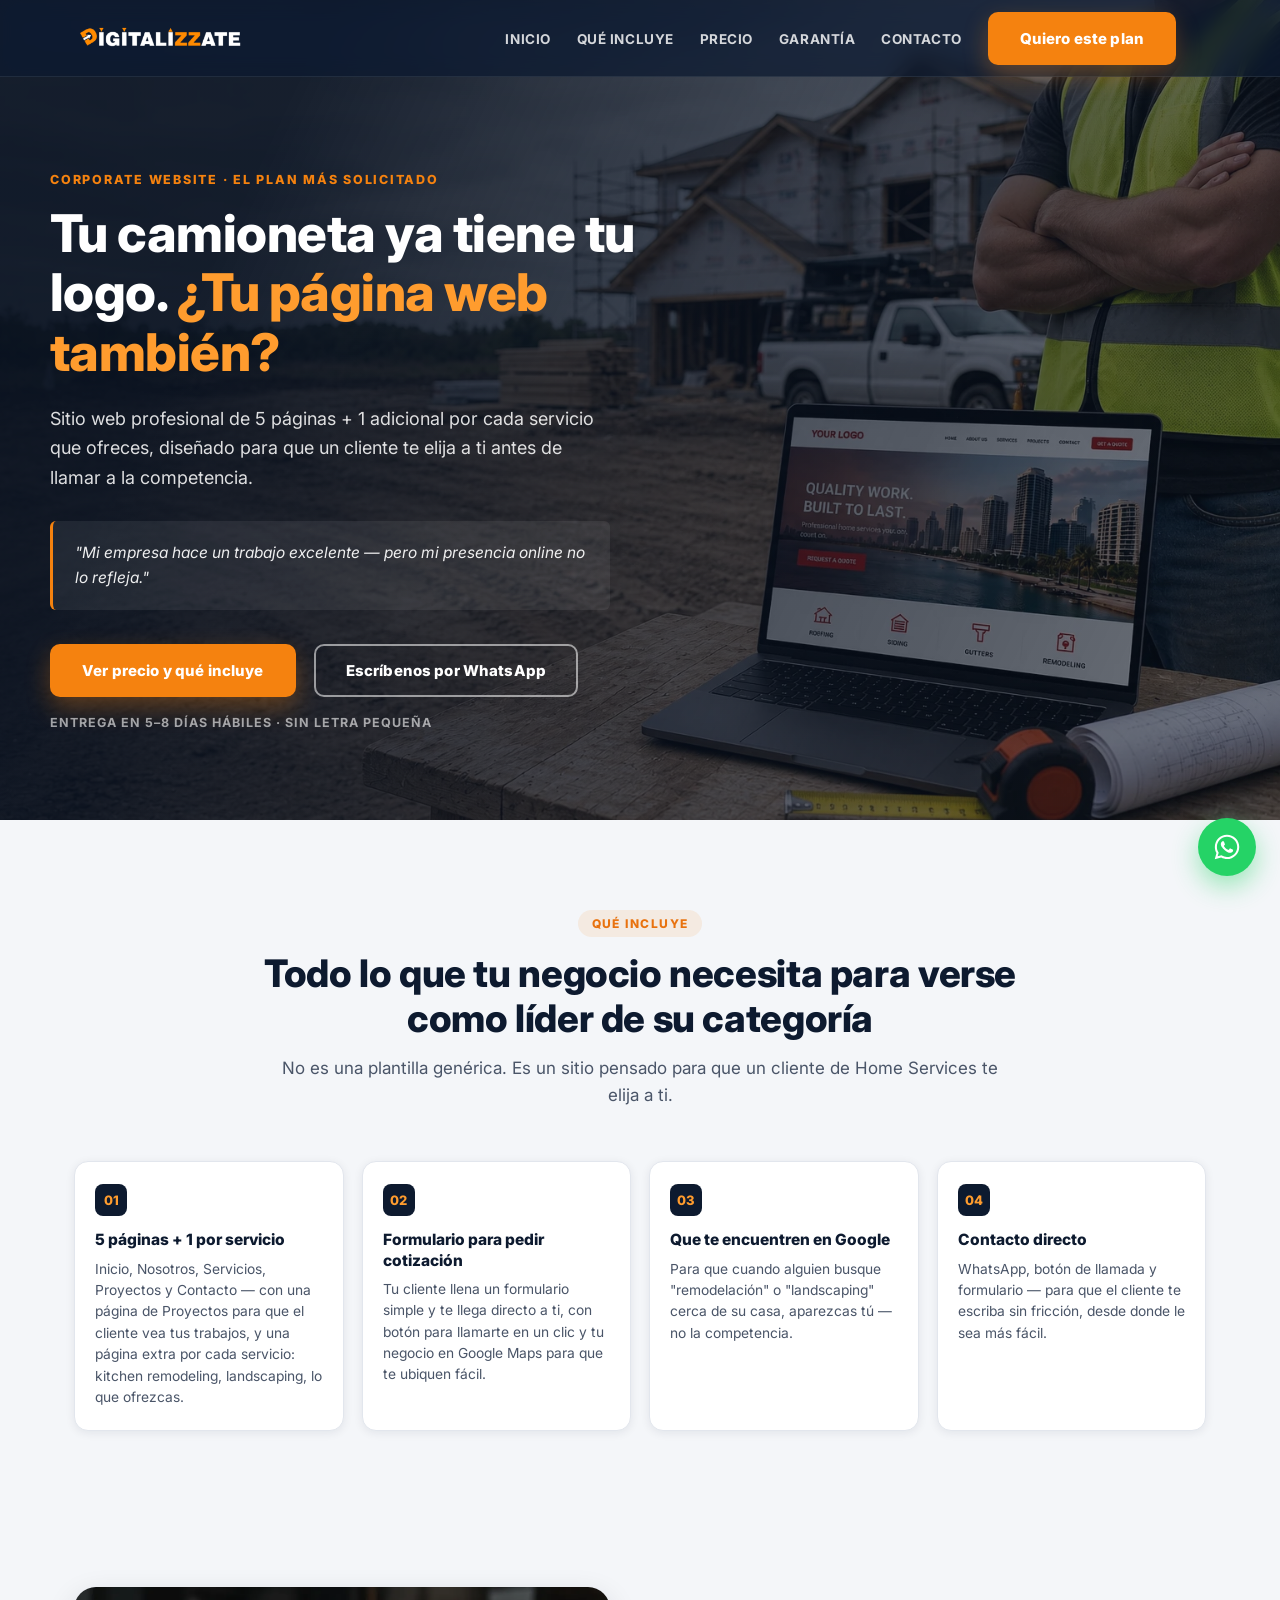
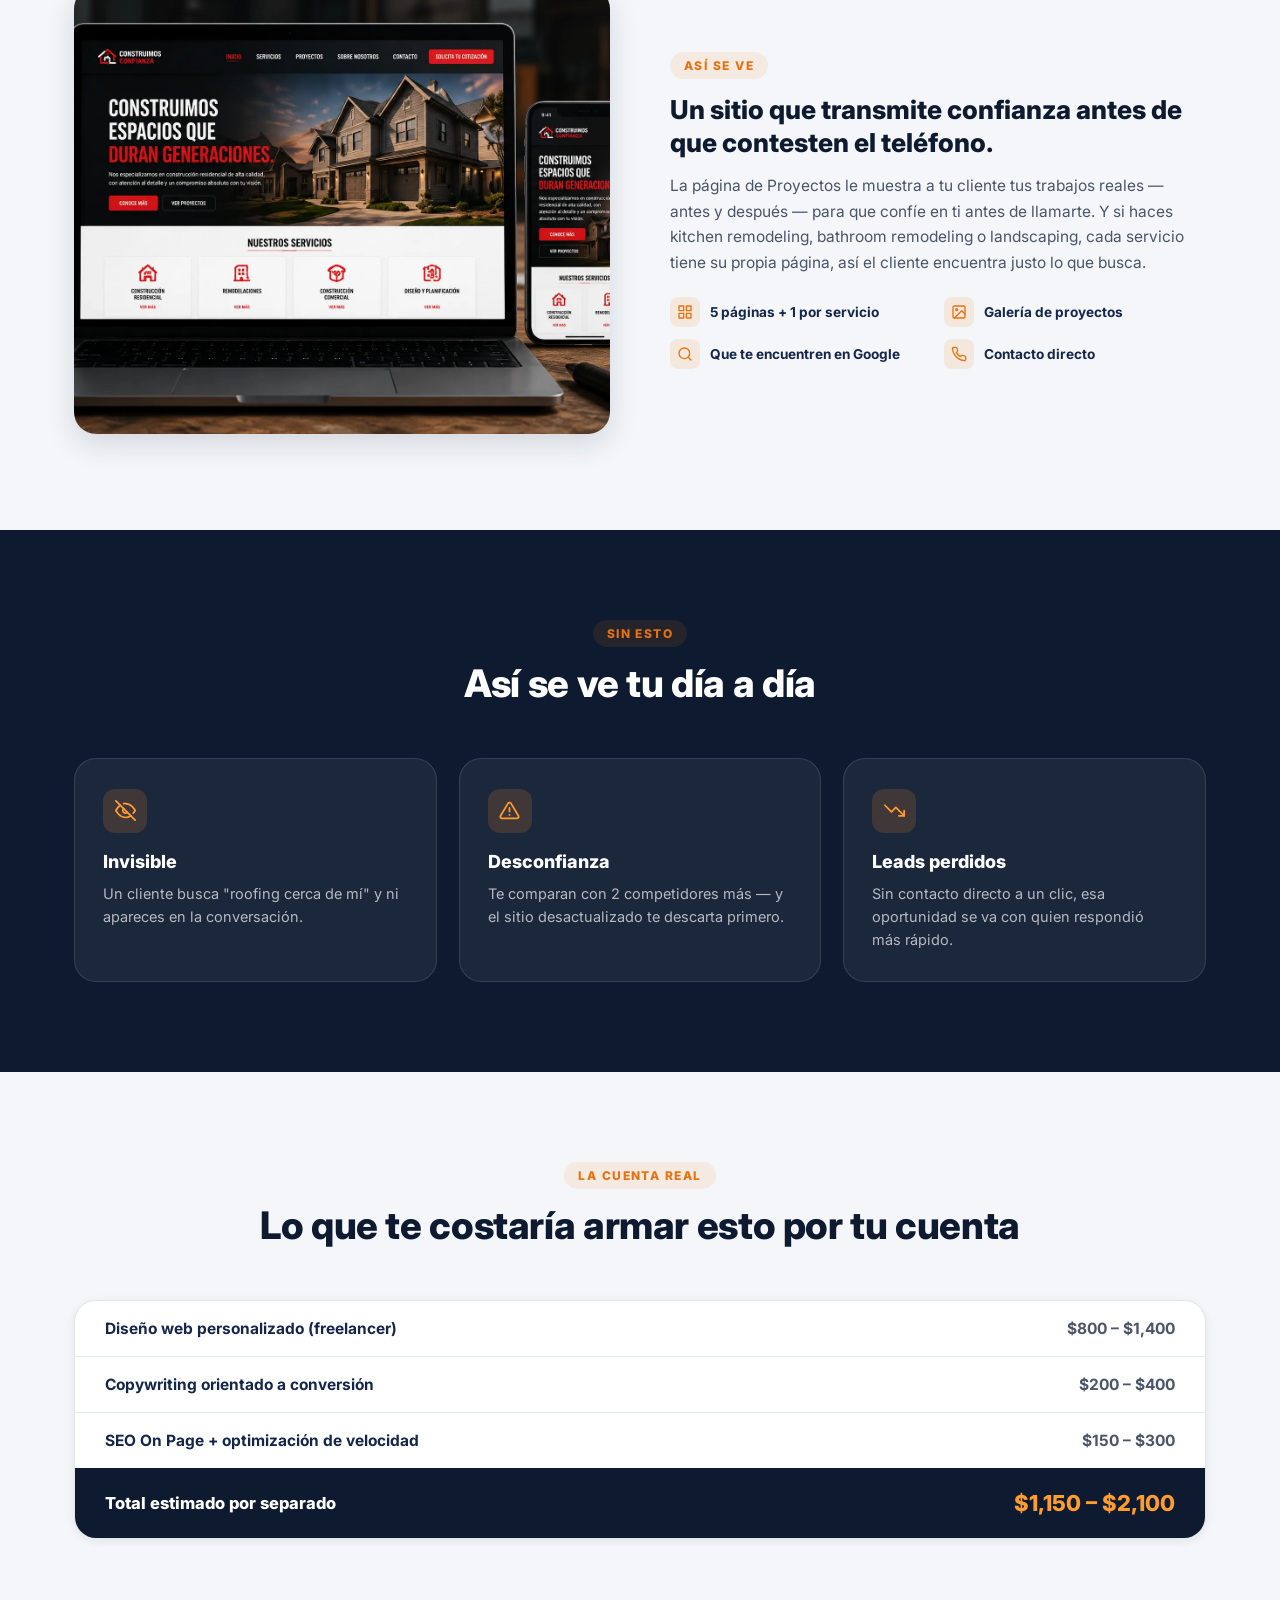
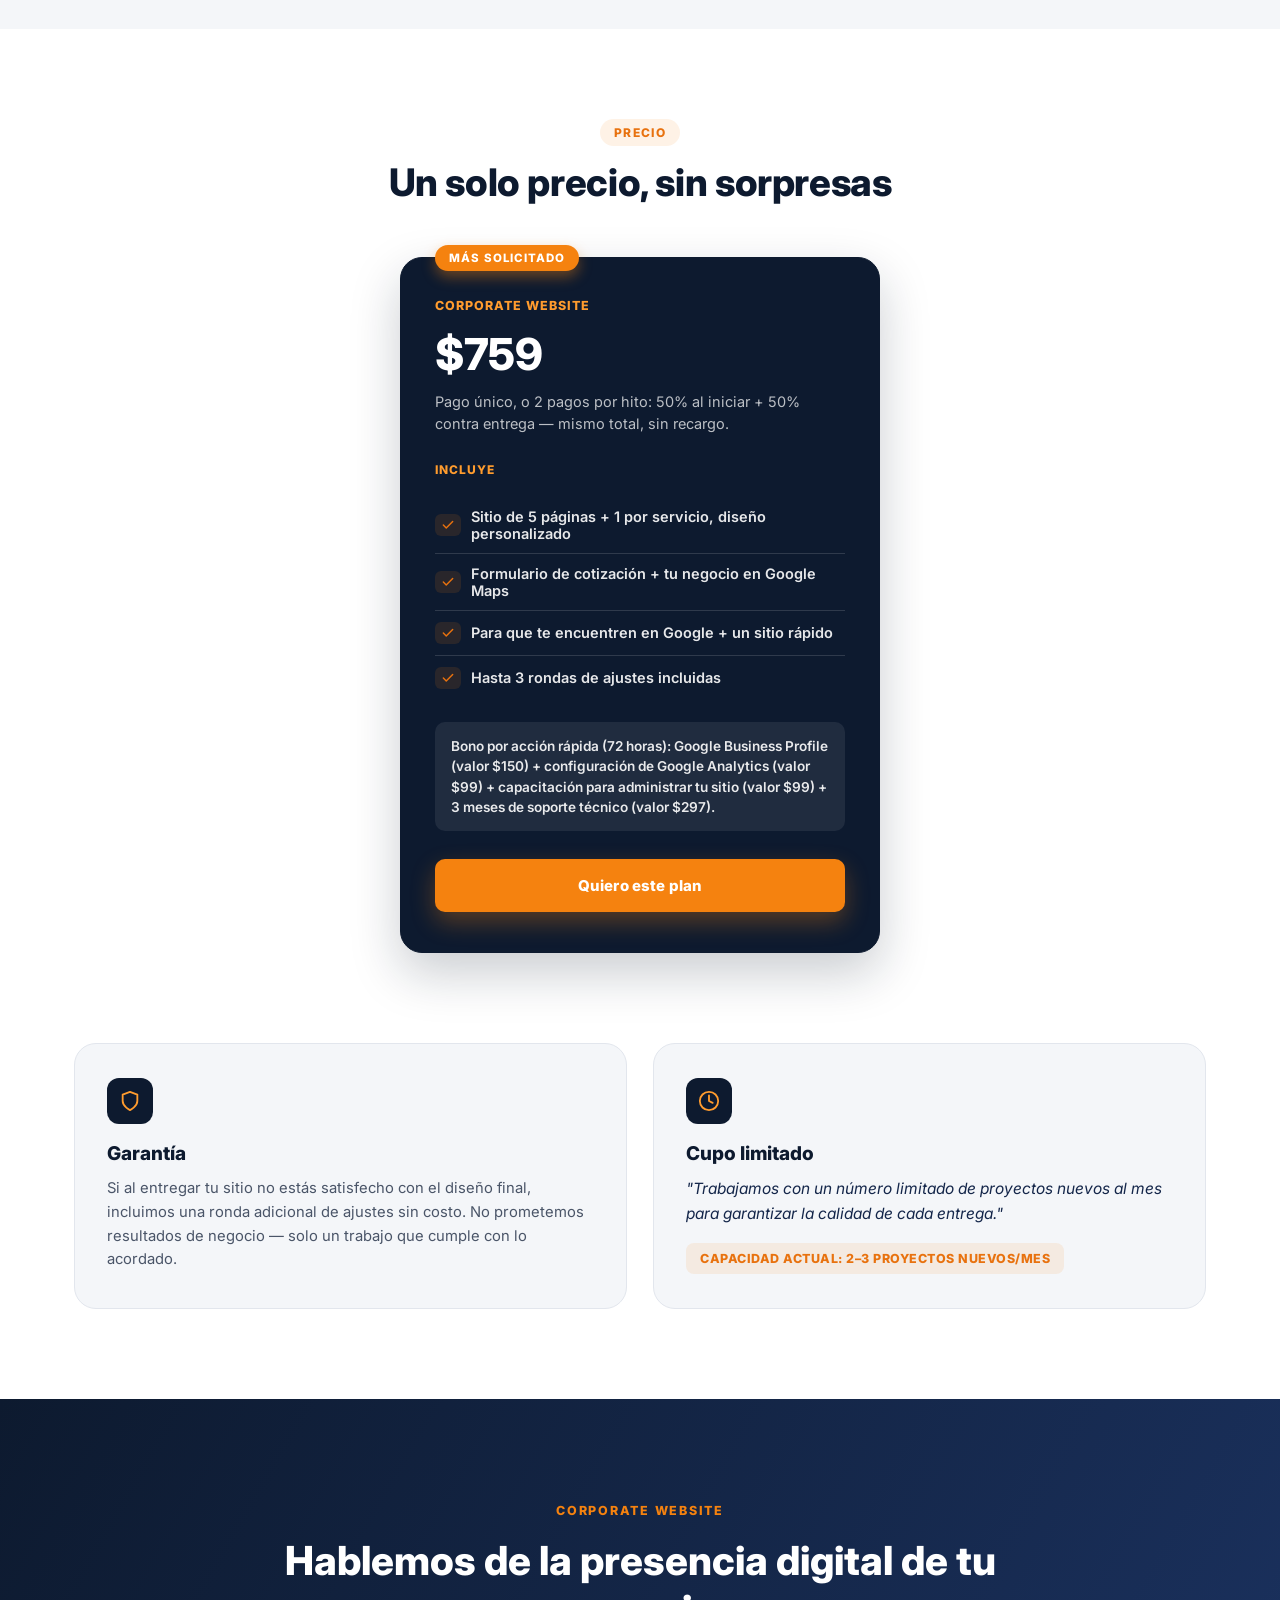
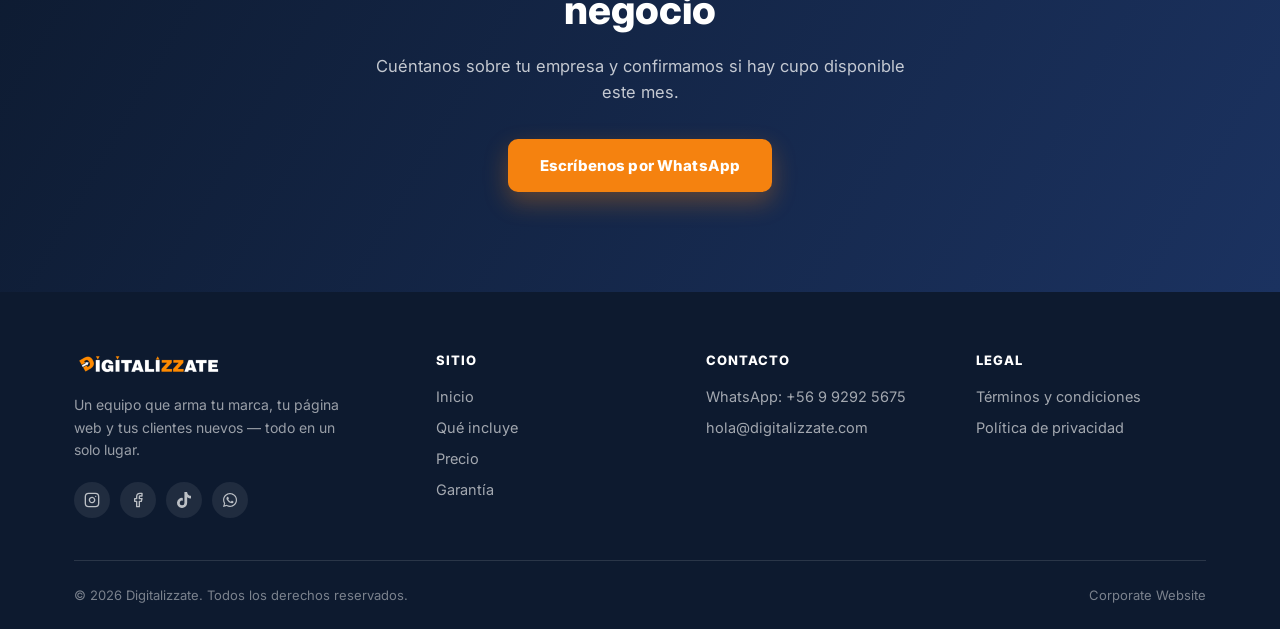
==== corporate-website.html @ 47d9e7ec "Add Google Analytics setup to the 72h bonus on both offer pages Adds "configuración de Google Analyt" ====
<!DOCTYPE html>
<html lang="es">
<head>
<meta charset="UTF-8">
<meta name="viewport" content="width=device-width, initial-scale=1.0">
<title>Corporate Website | Digitalizzate</title>
<meta name="description" content="Sitio web profesional de 5 páginas + 1 por servicio, por $759, diseñado para que un cliente de Home Services te elija a ti antes que a la competencia.">
<link rel="icon" type="image/png" href="assets/img/favicon.png">
<link rel="preconnect" href="https://fonts.googleapis.com">
<link rel="preconnect" href="https://fonts.gstatic.com" crossorigin>
<link href="https://fonts.googleapis.com/css2?family=Inter:wght@400;500;600;700;800&display=swap" rel="stylesheet">
<link rel="stylesheet" href="assets/css/styles.css">
</head>
<body>

<!-- ================= HEADER ================= -->
<header class="header">
  <div class="container header-inner">
    <a href="#inicio" class="logo">
      <img src="assets/img/logo-white.png" alt="Digitalizzate">
    </a>
    <nav class="nav">
      <div class="nav-panel">
        <ul class="nav-links">
          <li><a href="#inicio">Inicio</a></li>
          <li><a href="#incluye">Qué incluye</a></li>
          <li><a href="#precio">Precio</a></li>
          <li><a href="#garantia">Garantía</a></li>
          <li><a href="#contacto">Contacto</a></li>
        </ul>
        <a href="https://api.whatsapp.com/send/?phone=56992925675&text=Hola%2C%20quiero%20informaci%C3%B3n%20sobre%20el%20Corporate%20Website&type=phone_number&app_absent=0" class="btn btn-primary nav-cta" target="_blank" rel="noopener">Quiero este plan</a>
      </div>
      <div class="header-actions">
        <button class="nav-toggle" aria-label="Abrir menú" aria-expanded="false">
          <span></span><span></span><span></span>
        </button>
      </div>
    </nav>
  </div>
</header>

<!-- ================= HERO ================= -->
<section class="hero hero-corporate" id="inicio">
  <div class="hero-container">
  <div class="hero-inner">
    <span class="eyebrow">Corporate Website · El plan más solicitado</span>
    <h1>Tu camioneta ya tiene tu logo. <span class="accent">¿Tu página web también?</span></h1>
    <p class="hero-sub">Sitio web profesional de 5 páginas + 1 adicional por cada servicio que ofreces, diseñado para que un cliente te elija a ti antes de llamar a la competencia.</p>
    <div class="identity-box">
      "Mi empresa hace un trabajo excelente — pero mi presencia online no lo refleja."
    </div>
    <div class="hero-cta">
      <a href="#precio" class="btn btn-primary">Ver precio y qué incluye</a>
      <a href="https://api.whatsapp.com/send/?phone=56992925675&text&type=phone_number&app_absent=0" class="btn btn-outline" target="_blank" rel="noopener">Escríbenos por WhatsApp</a>
    </div>
    <p class="hero-micro">Entrega en 5–8 días hábiles · Sin letra pequeña</p>
  </div>
  </div>
</section>

<!-- ================= QUÉ INCLUYE — RESUMEN ================= -->
<section class="summary" id="incluye">
  <div class="container">
    <div class="section-head">
      <span class="section-tag">Qué incluye</span>
      <h2 class="section-title">Todo lo que tu negocio necesita para verse como líder de su categoría</h2>
      <p class="section-lead" style="margin-left:auto;margin-right:auto;">No es una plantilla genérica. Es un sitio pensado para que un cliente de Home Services te elija a ti.</p>
    </div>

    <div class="summary-grid">
      <div class="summary-card">
        <span class="summary-num">01</span>
        <h3>5 páginas + 1 por servicio</h3>
        <p>Inicio, Nosotros, Servicios, Proyectos y Contacto — con una página de Proyectos para que el cliente vea tus trabajos, y una página extra por cada servicio: kitchen remodeling, landscaping, lo que ofrezcas.</p>
      </div>
      <div class="summary-card">
        <span class="summary-num">02</span>
        <h3>Formulario para pedir cotización</h3>
        <p>Tu cliente llena un formulario simple y te llega directo a ti, con botón para llamarte en un clic y tu negocio en Google Maps para que te ubiquen fácil.</p>
      </div>
      <div class="summary-card">
        <span class="summary-num">03</span>
        <h3>Que te encuentren en Google</h3>
        <p>Para que cuando alguien busque "remodelación" o "landscaping" cerca de su casa, aparezcas tú — no la competencia.</p>
      </div>
      <div class="summary-card">
        <span class="summary-num">04</span>
        <h3>Contacto directo</h3>
        <p>WhatsApp, botón de llamada y formulario — para que el cliente te escriba sin fricción, desde donde le sea más fácil.</p>
      </div>
    </div>
  </div>
</section>

<!-- ================= ASÍ SE VE TU SITIO ================= -->
<section class="features features-single">
  <div class="container">
    <div class="feature-row">
      <div class="feature-media"><img src="assets/img/web-corporativa.webp" alt="Sitio web corporativo Digitalizzate"></div>
      <div class="feature-copy">
        <span class="section-tag">Así se ve</span>
        <h3>Un sitio que transmite confianza antes de que contesten el teléfono.</h3>
        <p>La página de Proyectos le muestra a tu cliente tus trabajos reales — antes y después — para que confíe en ti antes de llamarte. Y si haces kitchen remodeling, bathroom remodeling o landscaping, cada servicio tiene su propia página, así el cliente encuentra justo lo que busca.</p>
        <div class="tag-grid">
          <div class="tag-item"><span class="tag-icon"><svg viewBox="0 0 24 24" fill="none" stroke="currentColor" stroke-width="2" stroke-linecap="round" stroke-linejoin="round"><rect x="3" y="3" width="7" height="7"/><rect x="14" y="3" width="7" height="7"/><rect x="14" y="14" width="7" height="7"/><rect x="3" y="14" width="7" height="7"/></svg></span>5 páginas + 1 por servicio</div>
          <div class="tag-item"><span class="tag-icon"><svg viewBox="0 0 24 24" fill="none" stroke="currentColor" stroke-width="2" stroke-linecap="round" stroke-linejoin="round"><rect x="3" y="3" width="18" height="18" rx="2" ry="2"/><circle cx="8.5" cy="8.5" r="1.5"/><polyline points="21 15 16 10 5 21"/></svg></span>Galería de proyectos</div>
          <div class="tag-item"><span class="tag-icon"><svg viewBox="0 0 24 24" fill="none" stroke="currentColor" stroke-width="2" stroke-linecap="round" stroke-linejoin="round"><circle cx="11" cy="11" r="8"/><line x1="21" y1="21" x2="16.65" y2="16.65"/></svg></span>Que te encuentren en Google</div>
          <div class="tag-item"><span class="tag-icon"><svg viewBox="0 0 24 24" fill="none" stroke="currentColor" stroke-width="2" stroke-linecap="round" stroke-linejoin="round"><path d="M22 16.92v3a2 2 0 0 1-2.18 2 19.79 19.79 0 0 1-8.63-3.07 19.5 19.5 0 0 1-6-6 19.79 19.79 0 0 1-3.07-8.67A2 2 0 0 1 4.11 2h3a2 2 0 0 1 2 1.72c.127.96.361 1.903.7 2.81a2 2 0 0 1-.45 2.11L8.09 9.91a16 16 0 0 0 6 6l1.27-1.27a2 2 0 0 1 2.11-.45c.907.339 1.85.573 2.81.7A2 2 0 0 1 22 16.92z"/></svg></span>Contacto directo</div>
        </div>
      </div>
    </div>
  </div>
</section>

<!-- ================= DOLORES ================= -->
<section class="pains">
  <div class="container">
    <div class="section-head">
      <span class="section-tag">Sin esto</span>
      <h2 class="section-title">Así se ve tu día a día</h2>
    </div>

    <div class="pain-grid">
      <div class="pain-card">
        <span class="pain-icon"><svg viewBox="0 0 24 24" fill="none" stroke="currentColor" stroke-width="2" stroke-linecap="round" stroke-linejoin="round"><path d="M17.94 17.94A10.07 10.07 0 0 1 12 20c-7 0-11-8-11-8a18.45 18.45 0 0 1 5.06-5.94M9.9 4.24A9.12 9.12 0 0 1 12 4c7 0 11 8 11 8a18.5 18.5 0 0 1-2.16 3.19m-6.72-1.07a3 3 0 1 1-4.24-4.24"/><line x1="1" y1="1" x2="23" y2="23"/></svg></span>
        <h3>Invisible</h3>
        <p>Un cliente busca "roofing cerca de mí" y ni apareces en la conversación.</p>
      </div>
      <div class="pain-card">
        <span class="pain-icon"><svg viewBox="0 0 24 24" fill="none" stroke="currentColor" stroke-width="2" stroke-linecap="round" stroke-linejoin="round"><path d="M10.29 3.86L1.82 18a2 2 0 0 0 1.71 3h16.94a2 2 0 0 0 1.71-3L13.71 3.86a2 2 0 0 0-3.42 0z"/><line x1="12" y1="9" x2="12" y2="13"/><line x1="12" y1="17" x2="12.01" y2="17"/></svg></span>
        <h3>Desconfianza</h3>
        <p>Te comparan con 2 competidores más — y el sitio desactualizado te descarta primero.</p>
      </div>
      <div class="pain-card">
        <span class="pain-icon"><svg viewBox="0 0 24 24" fill="none" stroke="currentColor" stroke-width="2" stroke-linecap="round" stroke-linejoin="round"><polyline points="23 18 13.5 8.5 8.5 13.5 1 6"/><polyline points="17 18 23 18 23 12"/></svg></span>
        <h3>Leads perdidos</h3>
        <p>Sin contacto directo a un clic, esa oportunidad se va con quien respondió más rápido.</p>
      </div>
    </div>
  </div>
</section>

<!-- ================= VALUE STACK ================= -->
<section class="value">
  <div class="container">
    <div class="section-head">
      <span class="section-tag">La cuenta real</span>
      <h2 class="section-title">Lo que te costaría armar esto por tu cuenta</h2>
    </div>

    <div class="value-table">
      <div class="value-row"><span class="comp">Diseño web personalizado (freelancer)</span><span class="price">$800 – $1,400</span></div>
      <div class="value-row"><span class="comp">Copywriting orientado a conversión</span><span class="price">$200 – $400</span></div>
      <div class="value-row"><span class="comp">SEO On Page + optimización de velocidad</span><span class="price">$150 – $300</span></div>
      <div class="value-total"><span class="comp">Total estimado por separado</span><span class="price">$1,150 – $2,100</span></div>
    </div>
  </div>
</section>

<!-- ================= PRECIO ================= -->
<section class="pricing" id="precio">
  <div class="container">
    <div class="section-head">
      <span class="section-tag">Precio</span>
      <h2 class="section-title">Un solo precio, sin sorpresas</h2>
    </div>

    <div class="price-single">
      <div class="price-card featured">
        <span class="price-ribbon">Más solicitado</span>
        <span class="price-eyebrow">Corporate Website</span>
        <div class="price-amount">$759</div>
        <p class="price-desc">Pago único, o 2 pagos por hito: 50% al iniciar + 50% contra entrega — mismo total, sin recargo.</p>

        <div class="price-section-label">Incluye</div>
        <ul class="content-list on-dark">
          <li><span class="count"><svg viewBox="0 0 24 24" width="14" height="14" fill="none" stroke="currentColor" stroke-width="2.5" stroke-linecap="round" stroke-linejoin="round"><polyline points="20 6 9 17 4 12"/></svg></span>Sitio de 5 páginas + 1 por servicio, diseño personalizado</li>
          <li><span class="count"><svg viewBox="0 0 24 24" width="14" height="14" fill="none" stroke="currentColor" stroke-width="2.5" stroke-linecap="round" stroke-linejoin="round"><polyline points="20 6 9 17 4 12"/></svg></span>Formulario de cotización + tu negocio en Google Maps</li>
          <li><span class="count"><svg viewBox="0 0 24 24" width="14" height="14" fill="none" stroke="currentColor" stroke-width="2.5" stroke-linecap="round" stroke-linejoin="round"><polyline points="20 6 9 17 4 12"/></svg></span>Para que te encuentren en Google + un sitio rápido</li>
          <li><span class="count"><svg viewBox="0 0 24 24" width="14" height="14" fill="none" stroke="currentColor" stroke-width="2.5" stroke-linecap="round" stroke-linejoin="round"><polyline points="20 6 9 17 4 12"/></svg></span>Hasta 3 rondas de ajustes incluidas</li>
        </ul>

        <div class="price-bonus">Bono por acción rápida (72 horas): Google Business Profile (valor $150) + configuración de Google Analytics (valor $99) + capacitación para administrar tu sitio (valor $99) + 3 meses de soporte técnico (valor $297).</div>
        <a href="https://api.whatsapp.com/send/?phone=56992925675&text=Hola%2C%20quiero%20contratar%20el%20Corporate%20Website%20(%24759)&type=phone_number&app_absent=0" class="btn btn-primary btn-block" target="_blank" rel="noopener">Quiero este plan</a>
      </div>
    </div>
  </div>
</section>

<!-- ================= GARANTÍA + ESCASEZ ================= -->
<section class="trust" id="garantia">
  <div class="container">
    <div class="trust-grid">
      <div class="trust-card">
        <span class="trust-icon"><svg viewBox="0 0 24 24" fill="none" stroke="currentColor" stroke-width="2" stroke-linecap="round" stroke-linejoin="round"><path d="M12 22s8-4 8-10V5l-8-3-8 3v7c0 6 8 10 8 10z"/></svg></span>
        <h3>Garantía</h3>
        <p>Si al entregar tu sitio no estás satisfecho con el diseño final, incluimos una ronda adicional de ajustes sin costo. No prometemos resultados de negocio — solo un trabajo que cumple con lo acordado.</p>
      </div>
      <div class="trust-card">
        <span class="trust-icon"><svg viewBox="0 0 24 24" fill="none" stroke="currentColor" stroke-width="2" stroke-linecap="round" stroke-linejoin="round"><circle cx="12" cy="12" r="10"/><polyline points="12 6 12 12 16 14"/></svg></span>
        <h3>Cupo limitado</h3>
        <p class="quote">"Trabajamos con un número limitado de proyectos nuevos al mes para garantizar la calidad de cada entrega."</p>
        <span class="capacity">Capacidad actual: 2–3 proyectos nuevos/mes</span>
      </div>
    </div>
  </div>
</section>

<!-- ================= CTA FINAL ================= -->
<section class="final-cta" id="contacto">
  <div class="container">
    <span class="eyebrow">Corporate Website</span>
    <h2>Hablemos de la presencia digital de tu negocio</h2>
    <p>Cuéntanos sobre tu empresa y confirmamos si hay cupo disponible este mes.</p>
    <div class="hero-cta">
      <a href="https://api.whatsapp.com/send/?phone=56992925675&text=Hola%2C%20quiero%20hablar%20sobre%20la%20presencia%20digital%20de%20mi%20negocio&type=phone_number&app_absent=0" class="btn btn-primary" target="_blank" rel="noopener">Escríbenos por WhatsApp</a>
    </div>
  </div>
</section>

<!-- ================= FOOTER ================= -->
<footer class="footer">
  <div class="container">
    <div class="footer-top">
      <div class="footer-brand">
        <img src="assets/img/logo-white.png" alt="Digitalizzate">
        <p>Un equipo que arma tu marca, tu página web y tus clientes nuevos — todo en un solo lugar.</p>
        <div class="footer-social">
          <a href="https://www.instagram.com/digitalizzate/" target="_blank" rel="noopener" aria-label="Instagram"><svg viewBox="0 0 24 24" fill="none" stroke="currentColor" stroke-width="2" stroke-linecap="round" stroke-linejoin="round"><rect x="2" y="2" width="20" height="20" rx="5" ry="5"/><path d="M16 11.37A4 4 0 1 1 12.63 8 4 4 0 0 1 16 11.37z"/><line x1="17.5" y1="6.5" x2="17.5" y2="6.5"/></svg></a>
          <a href="https://www.facebook.com/people/Digitalizzate/61582607105050/" target="_blank" rel="noopener" aria-label="Facebook"><svg viewBox="0 0 24 24" fill="none" stroke="currentColor" stroke-width="2" stroke-linecap="round" stroke-linejoin="round"><path d="M18 2h-3a5 5 0 0 0-5 5v3H7v4h3v8h4v-8h3l1-4h-4V7a1 1 0 0 1 1-1h3z"/></svg></a>
          <a href="https://www.tiktok.com/@digitalizzate_" target="_blank" rel="noopener" aria-label="TikTok"><svg viewBox="0 0 448 512" fill="currentColor"><path d="M448,209.91a210.06,210.06,0,0,1-122.77-39.25V349.38A162.55,162.55,0,1,1,185,188.31V278.2a74.62,74.62,0,1,0,52.23,71.18V0l88,0a121.18,121.18,0,0,0,1.86,22.17h0A122.18,122.18,0,0,0,381,102.39a121.43,121.43,0,0,0,67,20.14Z"/></svg></a>
          <a href="https://api.whatsapp.com/send/?phone=56992925675&text&type=phone_number&app_absent=0" target="_blank" rel="noopener" aria-label="WhatsApp"><svg viewBox="0 0 448 512" fill="currentColor"><path d="M380.9 97.1C339 55.1 283.2 32 223.9 32c-122.4 0-222 99.6-222 222 0 39.1 10.2 77.3 29.6 111L0 480l117.7-30.9c32.4 17.7 68.9 27 106.1 27h.1c122.3 0 224.1-99.6 224.1-222 0-59.3-25.2-115-67.1-157zm-157 341.6c-33.2 0-65.7-8.9-94-25.7l-6.7-4-69.8 18.3L72 359.2l-4.4-7c-18.5-29.4-28.2-63.3-28.2-98.2 0-101.7 82.8-184.5 184.6-184.5 49.3 0 95.6 19.2 130.4 54.1 34.8 34.9 56.2 81.2 56.1 130.5 0 101.8-84.9 184.6-186.6 184.6zm101.2-138.2c-5.5-2.8-32.8-16.2-37.9-18-5.1-1.9-8.8-2.8-12.5 2.8-3.7 5.6-14.3 18-17.6 21.8-3.2 3.7-6.5 4.2-12 1.4-32.6-16.3-54-29.1-75.5-66-5.7-9.8 5.7-9.1 16.3-30.3 1.8-3.7.9-6.9-.5-9.7-1.4-2.8-12.5-30.1-17.1-41.2-4.5-10.8-9.1-9.3-12.5-9.5-3.2-.2-6.9-.2-10.6-.2-3.7 0-9.7 1.4-14.8 6.9-5.1 5.6-19.4 19-19.4 46.3 0 27.3 19.9 53.7 22.6 57.4 2.8 3.7 39.1 59.7 94.8 83.8 35.2 15.2 49 16.5 66.6 13.9 10.7-1.6 32.8-13.4 37.4-26.4 4.6-13 4.6-24.1 3.2-26.4-1.3-2.5-5-3.9-10.5-6.6z"/></svg></a>
        </div>
      </div>
      <div class="footer-col">
        <h4>Sitio</h4>
        <ul class="footer-links">
          <li><a href="#inicio">Inicio</a></li>
          <li><a href="#incluye">Qué incluye</a></li>
          <li><a href="#precio">Precio</a></li>
          <li><a href="#garantia">Garantía</a></li>
        </ul>
      </div>
      <div class="footer-col">
        <h4>Contacto</h4>
        <ul class="footer-links">
          <li><a href="https://api.whatsapp.com/send/?phone=56992925675&text&type=phone_number&app_absent=0" target="_blank" rel="noopener">WhatsApp: +56 9 9292 5675</a></li>
          <li><a href="mailto:hola@digitalizzate.com">hola@digitalizzate.com</a></li>
        </ul>
      </div>
      <div class="footer-col">
        <h4>Legal</h4>
        <ul class="footer-links">
          <li><a href="#">Términos y condiciones</a></li>
          <li><a href="#">Política de privacidad</a></li>
        </ul>
      </div>
    </div>
    <div class="footer-bottom">
      <span>© <span id="year"></span> Digitalizzate. Todos los derechos reservados.</span>
      <span>Corporate Website</span>
    </div>
  </div>
</footer>

<a href="https://api.whatsapp.com/send/?phone=56992925675&text&type=phone_number&app_absent=0" class="float-whatsapp" target="_blank" rel="noopener" aria-label="Escríbenos por WhatsApp">
  <svg viewBox="0 0 448 512" fill="currentColor"><path d="M380.9 97.1C339 55.1 283.2 32 223.9 32c-122.4 0-222 99.6-222 222 0 39.1 10.2 77.3 29.6 111L0 480l117.7-30.9c32.4 17.7 68.9 27 106.1 27h.1c122.3 0 224.1-99.6 224.1-222 0-59.3-25.2-115-67.1-157zm-157 341.6c-33.2 0-65.7-8.9-94-25.7l-6.7-4-69.8 18.3L72 359.2l-4.4-7c-18.5-29.4-28.2-63.3-28.2-98.2 0-101.7 82.8-184.5 184.6-184.5 49.3 0 95.6 19.2 130.4 54.1 34.8 34.9 56.2 81.2 56.1 130.5 0 101.8-84.9 184.6-186.6 184.6zm101.2-138.2c-5.5-2.8-32.8-16.2-37.9-18-5.1-1.9-8.8-2.8-12.5 2.8-3.7 5.6-14.3 18-17.6 21.8-3.2 3.7-6.5 4.2-12 1.4-32.6-16.3-54-29.1-75.5-66-5.7-9.8 5.7-9.1 16.3-30.3 1.8-3.7.9-6.9-.5-9.7-1.4-2.8-12.5-30.1-17.1-41.2-4.5-10.8-9.1-9.3-12.5-9.5-3.2-.2-6.9-.2-10.6-.2-3.7 0-9.7 1.4-14.8 6.9-5.1 5.6-19.4 19-19.4 46.3 0 27.3 19.9 53.7 22.6 57.4 2.8 3.7 39.1 59.7 94.8 83.8 35.2 15.2 49 16.5 66.6 13.9 10.7-1.6 32.8-13.4 37.4-26.4 4.6-13 4.6-24.1 3.2-26.4-1.3-2.5-5-3.9-10.5-6.6z"/></svg>
</a>

<script src="assets/js/main.js"></script>
</body>
</html>
---- assets/css/styles.css ----
/* ============================================================
   Digitalizzate — Growth Partner Program — Landing Page
   ============================================================ */

:root {
  --navy-900: #0d1a2f;
  --navy-800: #14264a;
  --navy-700: #1b3260;
  --navy-600: #24406f;
  --orange-600: #e8720f;
  --orange-500: #f5820f;
  --orange-400: #ff9c2e;
  --ink: #1b2433;
  --ink-soft: #4a5568;
  --paper: #ffffff;
  --paper-soft: #f4f6f9;
  --paper-mute: #eef1f5;
  --border: #e2e6ed;
  --success: #1e8e5a;
  --danger: #d64545;
  --shadow-sm: 0 2px 10px rgba(13, 26, 47, 0.08);
  --shadow-md: 0 10px 30px rgba(13, 26, 47, 0.14);
  --shadow-lg: 0 20px 50px rgba(13, 26, 47, 0.22);
  --radius-sm: 8px;
  --radius-md: 14px;
  --radius-lg: 22px;
  --container: 1180px;
  --ff: 'Inter', -apple-system, BlinkMacSystemFont, 'Segoe UI', Roboto, Helvetica, Arial, sans-serif;
}

* { box-sizing: border-box; }
html { scroll-behavior: smooth; }

body {
  margin: 0;
  font-family: var(--ff);
  color: var(--ink);
  background: var(--paper);
  -webkit-font-smoothing: antialiased;
  overflow-x: hidden;
}

img { max-width: 100%; display: block; }
a { color: inherit; text-decoration: none; }
ul { margin: 0; padding: 0; list-style: none; }
h1, h2, h3, h4, p { margin: 0; }
button { font-family: inherit; cursor: pointer; }

.container {
  width: 100%;
  max-width: var(--container);
  margin: 0 auto;
  padding: 0 24px;
}

.eyebrow {
  display: inline-flex;
  align-items: center;
  gap: 8px;
  font-size: 12.5px;
  font-weight: 800;
  letter-spacing: 0.14em;
  text-transform: uppercase;
  color: var(--orange-500);
}

.section-tag {
  display: inline-block;
  font-size: 12px;
  font-weight: 800;
  letter-spacing: 0.12em;
  text-transform: uppercase;
  color: var(--orange-600);
  background: rgba(245, 130, 15, 0.1);
  padding: 6px 14px;
  border-radius: 999px;
  margin-bottom: 14px;
}

.section-title {
  font-size: clamp(26px, 3.4vw, 38px);
  font-weight: 800;
  line-height: 1.18;
  color: var(--navy-900);
  letter-spacing: -0.01em;
}

.section-lead {
  margin-top: 14px;
  font-size: 17px;
  line-height: 1.6;
  color: var(--ink-soft);
  max-width: 720px;
}

.section-head {
  text-align: center;
  max-width: 760px;
  margin: 0 auto 52px;
}

.btn {
  display: inline-flex;
  align-items: center;
  justify-content: center;
  gap: 10px;
  padding: 15px 30px;
  border-radius: 10px;
  font-weight: 800;
  font-size: 15px;
  letter-spacing: 0.01em;
  border: 2px solid transparent;
  transition: transform 0.15s ease, box-shadow 0.15s ease, background 0.15s ease, color 0.15s ease;
  white-space: nowrap;
}

.btn-primary {
  background: var(--orange-500);
  color: #fff;
  box-shadow: 0 10px 24px rgba(245, 130, 15, 0.32);
}
.btn-primary:hover { background: var(--orange-600); transform: translateY(-2px); box-shadow: 0 14px 30px rgba(245, 130, 15, 0.4); }

.btn-outline {
  background: transparent;
  border-color: rgba(255, 255, 255, 0.55);
  color: #fff;
}
.btn-outline:hover { background: rgba(255, 255, 255, 0.12); }

.btn-dark {
  background: var(--navy-900);
  color: #fff;
}
.btn-dark:hover { background: var(--navy-700); transform: translateY(-2px); }

.btn-block { width: 100%; }

/* ---------------- Header ---------------- */
.header {
  position: fixed;
  top: 0;
  left: 0;
  right: 0;
  z-index: 1000;
  background: rgba(13, 26, 47, 0.72);
  backdrop-filter: saturate(160%) blur(10px);
  -webkit-backdrop-filter: saturate(160%) blur(10px);
  border-bottom: 1px solid rgba(255, 255, 255, 0.08);
  transition: background 0.25s ease, box-shadow 0.25s ease;
}
.header.is-scrolled {
  background: rgba(13, 26, 47, 0.96);
  box-shadow: 0 6px 24px rgba(0, 0, 0, 0.25);
}

.header-inner {
  display: flex;
  align-items: center;
  justify-content: space-between;
  height: 76px;
  gap: 20px;
}

.logo { flex-shrink: 0; }
.logo img { height: 30px; width: auto; }

.nav {
  display: flex;
  align-items: center;
  gap: 30px;
  flex: 1;
  justify-content: flex-end;
  min-width: 0;
}

.nav-panel {
  display: flex;
  align-items: center;
  gap: 26px;
}

.nav-links {
  display: flex;
  align-items: center;
  gap: 26px;
}

.nav-links a {
  font-size: 13.5px;
  font-weight: 700;
  letter-spacing: 0.04em;
  text-transform: uppercase;
  color: rgba(255, 255, 255, 0.82);
  transition: color 0.15s ease;
  position: relative;
}
.nav-links a:hover { color: #fff; }

.header-actions {
  display: flex;
  align-items: center;
  gap: 14px;
}

.nav-toggle {
  display: none;
  flex-direction: column;
  gap: 5px;
  background: none;
  border: none;
  padding: 8px;
}
.nav-toggle span {
  width: 24px;
  height: 2px;
  background: #fff;
  border-radius: 2px;
  transition: transform 0.2s ease, opacity 0.2s ease;
}

/* ---------------- Hero ---------------- */
.hero {
  position: relative;
  padding: 168px 0 90px;
  color: #fff;
  background: linear-gradient(115deg, rgba(9, 18, 33, 0.94) 20%, rgba(9, 18, 33, 0.72) 55%, rgba(9, 18, 33, 0.5) 100%), url('../img/hero.webp') center/cover no-repeat;
}

.hero-corporate {
  background: linear-gradient(115deg, rgba(9, 18, 33, 0.94) 20%, rgba(9, 18, 33, 0.72) 55%, rgba(9, 18, 33, 0.5) 100%), url('../img/hero-corporate-website.webp') center/cover no-repeat;
}

.hero-container {
  width: 100%;
  padding-left: max(24px, calc((100vw - 1180px) / 2));
  padding-right: 24px;
}

.hero-inner {
  max-width: 660px;
}

.hero h1 {
  margin-top: 16px;
  font-size: clamp(32px, 5vw, 52px);
  font-weight: 800;
  line-height: 1.14;
  letter-spacing: -0.01em;
}
.hero h1 .accent { color: var(--orange-400); }

.hero-sub {
  margin-top: 22px;
  font-size: 18px;
  line-height: 1.65;
  color: rgba(255, 255, 255, 0.86);
  max-width: 560px;
}

.identity-box {
  margin-top: 28px;
  padding: 20px 22px;
  background: rgba(255, 255, 255, 0.07);
  border-left: 3px solid var(--orange-500);
  border-radius: 6px;
  font-size: 15.5px;
  line-height: 1.6;
  font-style: italic;
  color: rgba(255, 255, 255, 0.92);
  max-width: 560px;
}

.hero-cta {
  margin-top: 34px;
  display: flex;
  flex-wrap: wrap;
  align-items: center;
  gap: 18px;
}

.hero-micro {
  margin-top: 18px;
  font-size: 12.5px;
  font-weight: 700;
  letter-spacing: 0.08em;
  text-transform: uppercase;
  color: rgba(255, 255, 255, 0.6);
}

/* ---------------- Qué incluye: resumen ---------------- */
.summary {
  background: var(--paper-soft);
  padding: 90px 0 70px;
}

.summary-grid {
  display: grid;
  grid-template-columns: repeat(4, 1fr);
  gap: 18px;
}

.summary-card {
  background: #fff;
  border-radius: var(--radius-md);
  border: 1px solid var(--border);
  padding: 22px 20px;
  box-shadow: var(--shadow-sm);
}

.summary-num {
  display: inline-flex;
  align-items: center;
  justify-content: center;
  width: 32px;
  height: 32px;
  border-radius: 8px;
  background: var(--navy-900);
  color: var(--orange-400);
  font-size: 13px;
  font-weight: 800;
  margin-bottom: 14px;
}

.summary-card h3 {
  font-size: 15.5px;
  font-weight: 800;
  color: var(--navy-900);
  line-height: 1.3;
}

.summary-card p {
  margin-top: 8px;
  font-size: 13.8px;
  line-height: 1.55;
  color: var(--ink-soft);
}

.summary-note {
  margin-top: 26px;
  font-size: 13.5px;
  line-height: 1.6;
  color: var(--ink-soft);
  background: #fff;
  border: 1px dashed var(--border);
  border-radius: var(--radius-sm);
  padding: 16px 18px;
}
.summary-note strong { color: var(--navy-900); }

/* ---------------- Feature blocks (01-06) ---------------- */
.features { padding: 30px 0 100px; background: var(--paper-soft); }
.features-single { padding-bottom: 40px; }

.feature-row {
  display: grid;
  grid-template-columns: 1fr 1fr;
  align-items: center;
  gap: 60px;
  padding: 56px 0;
  border-top: 1px solid var(--border);
}
.feature-row:first-child { border-top: none; }

.feature-row.reverse .feature-media { order: 2; }
.feature-row.reverse .feature-copy { order: 1; }

.feature-media {
  border-radius: var(--radius-lg);
  overflow: hidden;
  box-shadow: var(--shadow-md);
  aspect-ratio: 6 / 5;
}
.feature-media img { width: 100%; height: 100%; object-fit: cover; }

.feature-badge {
  display: inline-flex;
  align-items: center;
  justify-content: center;
  min-width: 40px;
  height: 40px;
  padding: 0 12px;
  border-radius: 10px;
  background: var(--orange-500);
  color: #fff;
  font-weight: 800;
  font-size: 14px;
  margin-bottom: 16px;
}

.feature-copy h3 {
  font-size: clamp(21px, 2.4vw, 26px);
  font-weight: 800;
  color: var(--navy-900);
  line-height: 1.28;
}

.feature-copy p {
  margin-top: 14px;
  font-size: 15.5px;
  line-height: 1.65;
  color: var(--ink-soft);
}

.tag-grid {
  margin-top: 22px;
  display: grid;
  grid-template-columns: repeat(2, 1fr);
  gap: 12px;
}

.tag-item {
  display: flex;
  align-items: center;
  gap: 10px;
  font-size: 13.6px;
  font-weight: 700;
  color: var(--navy-800);
}

.tag-icon {
  display: inline-flex;
  align-items: center;
  justify-content: center;
  width: 30px;
  height: 30px;
  border-radius: 8px;
  background: rgba(245, 130, 15, 0.12);
  color: var(--orange-600);
  flex-shrink: 0;
}
.tag-icon svg { width: 16px; height: 16px; }

/* ---------------- Antes / Después ---------------- */
.compare { padding: 90px 0; background: var(--navy-900); color: #fff; }
.compare .section-lead { color: rgba(255,255,255,0.68); margin-left: auto; margin-right: auto; }
.compare .section-title { color: #fff; }

.compare-grid {
  margin-top: 50px;
  display: grid;
  grid-template-columns: 1fr 1fr;
  gap: 26px;
}

.compare-card {
  position: relative;
  border-radius: var(--radius-lg);
  overflow: hidden;
  min-height: 460px;
  display: flex;
  align-items: flex-end;
  padding: 34px;
}

.compare-card::before {
  content: '';
  position: absolute;
  inset: 0;
  background-size: cover;
  background-position: center;
}
.compare-card.before::before { background-image: url('../img/antes-caos.webp'); filter: grayscale(0.35); }
.compare-card.after::before { background-image: url('../img/despues-sistema.webp'); }

.compare-card::after {
  content: '';
  position: absolute;
  inset: 0;
}
.compare-card.before::after { background: linear-gradient(180deg, rgba(13,26,47,0.35) 0%, rgba(13,26,47,0.92) 78%); }
.compare-card.after::after { background: linear-gradient(180deg, rgba(13,26,47,0.25) 0%, rgba(13,26,47,0.9) 78%); }

.compare-content { position: relative; z-index: 2; width: 100%; }

.compare-label {
  display: inline-block;
  font-size: 12px;
  font-weight: 800;
  letter-spacing: 0.1em;
  text-transform: uppercase;
  padding: 6px 14px;
  border-radius: 999px;
  margin-bottom: 16px;
}
.compare-card.before .compare-label { background: rgba(214, 69, 69, 0.18); color: #ff8f8f; }
.compare-card.after .compare-label { background: rgba(30, 142, 90, 0.22); color: #6de3a8; }

.compare-list li {
  display: flex;
  align-items: flex-start;
  gap: 10px;
  font-size: 15px;
  font-weight: 600;
  line-height: 1.5;
  margin-top: 12px;
  color: rgba(255, 255, 255, 0.92);
}
.compare-list li svg { flex-shrink: 0; margin-top: 3px; width: 16px; height: 16px; }
.compare-card.before .compare-list li svg { color: #ff8f8f; }
.compare-card.after .compare-list li svg { color: #6de3a8; }

/* ---------------- Dolores ---------------- */
.pains { padding: 90px 0; background: var(--navy-900); color: #fff; }
.pains .section-title { color: #fff; }

.pain-grid {
  margin-top: 50px;
  display: grid;
  grid-template-columns: repeat(3, 1fr);
  gap: 22px;
}

.pain-card {
  padding: 30px 28px;
  border-radius: var(--radius-lg);
  background: rgba(255, 255, 255, 0.06);
  border: 1px solid rgba(255, 255, 255, 0.12);
}

.pain-icon {
  display: inline-flex;
  align-items: center;
  justify-content: center;
  width: 44px;
  height: 44px;
  border-radius: 12px;
  background: rgba(255, 138, 46, 0.16);
  color: var(--orange-400);
  margin-bottom: 18px;
}
.pain-icon svg { width: 21px; height: 21px; }

.pain-card h3 { font-size: 18px; font-weight: 800; color: #fff; }
.pain-card p { margin-top: 10px; font-size: 14.5px; line-height: 1.6; color: rgba(255,255,255,0.68); }

/* ---------------- Contenido de redes (dentro del bloque 04) ---------------- */
.feature-detail {
  padding: 8px 0 56px;
  margin-top: -16px;
}

.content-grid {
  display: grid;
  grid-template-columns: 1fr 1fr;
  gap: 28px;
  margin-top: 22px;
}

.content-card {
  background: #fff;
  border-radius: var(--radius-lg);
  padding: 34px 32px;
  border: 1px solid var(--border);
  box-shadow: var(--shadow-sm);
}

.content-card h3 {
  font-size: 13px;
  font-weight: 800;
  letter-spacing: 0.08em;
  text-transform: uppercase;
  color: var(--orange-600);
}

.content-card .content-num {
  margin-top: 8px;
  font-size: 26px;
  font-weight: 800;
  color: var(--navy-900);
}
.content-card .content-num small { font-size: 13px; font-weight: 700; color: var(--ink-soft); margin-left: 6px; }

.content-list { margin-top: 20px; }
.content-list li {
  display: flex;
  align-items: center;
  gap: 10px;
  font-size: 14.5px;
  font-weight: 600;
  color: var(--navy-800);
  padding: 11px 0;
  border-top: 1px solid var(--border);
}
.content-list li:first-child { border-top: none; }
.content-list .count {
  display: inline-flex;
  align-items: center;
  justify-content: center;
  min-width: 26px;
  height: 22px;
  padding: 0 6px;
  border-radius: 6px;
  background: rgba(245,130,15,0.12);
  color: var(--orange-600);
  font-size: 12px;
  font-weight: 800;
}

/* ---------------- Value stack ---------------- */
.value { padding: 90px 0; background: var(--paper-soft); }

.value-table {
  margin-top: 46px;
  background: #fff;
  border-radius: var(--radius-lg);
  overflow: hidden;
  box-shadow: var(--shadow-sm);
  border: 1px solid var(--border);
}

.value-row {
  display: flex;
  align-items: center;
  justify-content: space-between;
  padding: 18px 30px;
  border-top: 1px solid var(--border);
  font-size: 15.5px;
}
.value-row:first-child { border-top: none; }
.value-row .comp { font-weight: 700; color: var(--navy-800); }
.value-row .price { font-weight: 700; color: var(--ink-soft); }

.value-total {
  background: var(--navy-900);
  color: #fff;
  padding: 22px 30px;
  display: flex;
  align-items: center;
  justify-content: space-between;
}
.value-total .comp { font-weight: 800; font-size: 16.5px; }
.value-total .price { font-weight: 800; font-size: 22px; color: var(--orange-400); }

.value-foot {
  margin-top: 22px;
  font-size: 14.5px;
  line-height: 1.6;
  color: var(--ink-soft);
  text-align: center;
  max-width: 640px;
  margin-left: auto;
  margin-right: auto;
}

/* ---------------- Pricing ---------------- */
.pricing { padding: 90px 0; background: #fff; }

.price-grid {
  display: grid;
  grid-template-columns: 1fr 1fr;
  gap: 26px;
  margin-top: 46px;
  align-items: stretch;
}

.price-card {
  position: relative;
  border-radius: var(--radius-lg);
  padding: 40px 34px;
  border: 1px solid var(--border);
  background: var(--paper-soft);
  display: flex;
  flex-direction: column;
}

.price-card.featured {
  background: var(--navy-900);
  color: #fff;
  border-color: var(--navy-900);
  box-shadow: var(--shadow-lg);
  transform: translateY(-8px);
}

.price-single {
  max-width: 480px;
  margin: 46px auto 0;
}
.price-single .price-card.featured { transform: none; }

.price-section-label {
  margin-top: 26px;
  font-size: 12px;
  font-weight: 800;
  letter-spacing: 0.08em;
  text-transform: uppercase;
  color: var(--orange-400);
}

.content-list.on-dark li { color: rgba(255, 255, 255, 0.9); border-top-color: rgba(255, 255, 255, 0.14); }

.price-ribbon {
  position: absolute;
  top: -13px;
  left: 34px;
  background: var(--orange-500);
  color: #fff;
  font-size: 11.5px;
  font-weight: 800;
  letter-spacing: 0.08em;
  text-transform: uppercase;
  padding: 6px 14px;
  border-radius: 999px;
  box-shadow: 0 6px 14px rgba(245,130,15,0.4);
}

.price-card .price-eyebrow {
  font-size: 12.5px;
  font-weight: 800;
  letter-spacing: 0.08em;
  text-transform: uppercase;
  color: var(--orange-500);
}
.price-card.featured .price-eyebrow { color: var(--orange-400); }

.price-amount {
  margin-top: 14px;
  font-size: 44px;
  font-weight: 800;
  letter-spacing: -0.01em;
}
.price-amount span { font-size: 16px; font-weight: 700; color: var(--ink-soft); }
.price-card.featured .price-amount span { color: rgba(255,255,255,0.6); }

.price-desc {
  margin-top: 10px;
  font-size: 14.5px;
  color: var(--ink-soft);
  line-height: 1.55;
}
.price-card.featured .price-desc { color: rgba(255,255,255,0.72); }

.price-bonus {
  margin-top: 22px;
  padding: 14px 16px;
  border-radius: 10px;
  background: rgba(245,130,15,0.1);
  font-size: 13.6px;
  font-weight: 600;
  line-height: 1.5;
  color: var(--navy-800);
}
.price-card.featured .price-bonus { background: rgba(255,255,255,0.08); color: rgba(255,255,255,0.9); }

.price-card .btn { margin-top: 28px; }

.price-banner {
  margin-top: 30px;
  text-align: center;
  padding: 20px 24px;
  border-radius: var(--radius-md);
  background: linear-gradient(120deg, rgba(245,130,15,0.12), rgba(245,130,15,0.04));
  border: 1px solid rgba(245,130,15,0.25);
  font-size: 14.5px;
  color: var(--navy-800);
  font-weight: 600;
}
.price-banner strong { color: var(--orange-600); }

/* ---------------- Guarantee + scarcity ---------------- */
.trust { padding: 0 0 90px; background: #fff; }

.trust-grid {
  display: grid;
  grid-template-columns: 1fr 1fr;
  gap: 26px;
}

.trust-card {
  padding: 34px 32px;
  border-radius: var(--radius-lg);
  border: 1px solid var(--border);
  background: var(--paper-soft);
}

.trust-icon {
  display: inline-flex;
  align-items: center;
  justify-content: center;
  width: 46px;
  height: 46px;
  border-radius: 12px;
  background: var(--navy-900);
  color: var(--orange-400);
  margin-bottom: 18px;
}
.trust-icon svg { width: 22px; height: 22px; }

.trust-card h3 {
  font-size: 19px;
  font-weight: 800;
  color: var(--navy-900);
}

.trust-card p {
  margin-top: 12px;
  font-size: 14.8px;
  line-height: 1.6;
  color: var(--ink-soft);
}

.trust-card .quote {
  font-style: italic;
  font-size: 15.5px;
  color: var(--navy-800);
}

.trust-card .capacity {
  margin-top: 16px;
  display: inline-block;
  font-size: 12.5px;
  font-weight: 800;
  letter-spacing: 0.04em;
  text-transform: uppercase;
  color: var(--orange-600);
  background: rgba(245,130,15,0.1);
  padding: 8px 14px;
  border-radius: 8px;
}

/* ---------------- Final CTA ---------------- */
.final-cta {
  padding: 100px 0;
  text-align: center;
  color: #fff;
  background: linear-gradient(120deg, var(--navy-900), var(--navy-700));
  position: relative;
  overflow: hidden;
}

.final-cta h2 {
  font-size: clamp(26px, 3.6vw, 40px);
  font-weight: 800;
  max-width: 780px;
  margin: 18px auto 0;
  line-height: 1.22;
}

.final-cta p {
  margin: 18px auto 0;
  max-width: 560px;
  font-size: 16.5px;
  line-height: 1.6;
  color: rgba(255,255,255,0.75);
}

.final-cta .hero-cta { justify-content: center; margin-top: 34px; }

/* ---------------- Footer ---------------- */
.footer { background: var(--navy-900); color: rgba(255,255,255,0.7); padding: 60px 0 26px; }

.footer-top {
  display: grid;
  grid-template-columns: 1.4fr 1fr 1fr 1fr;
  gap: 40px;
  padding-bottom: 42px;
  border-bottom: 1px solid rgba(255,255,255,0.12);
}

.footer-brand img { height: 26px; margin-bottom: 16px; }
.footer-brand p { font-size: 14px; line-height: 1.6; color: rgba(255,255,255,0.58); max-width: 280px; }

.footer-social {
  display: flex;
  gap: 10px;
  margin-top: 20px;
}
.footer-social a {
  display: inline-flex;
  align-items: center;
  justify-content: center;
  width: 36px;
  height: 36px;
  border-radius: 50%;
  background: rgba(255,255,255,0.08);
  transition: background 0.15s ease;
}
.footer-social a:hover { background: var(--orange-500); }
.footer-social svg { width: 16px; height: 16px; }

.footer h4 {
  font-size: 13px;
  font-weight: 800;
  letter-spacing: 0.08em;
  text-transform: uppercase;
  color: #fff;
  margin-bottom: 18px;
}

.footer-links li { margin-bottom: 11px; }
.footer-links a { font-size: 14.5px; color: rgba(255,255,255,0.62); transition: color 0.15s ease; }
.footer-links a:hover { color: #fff; }

.footer-bottom {
  margin-top: 26px;
  display: flex;
  align-items: center;
  justify-content: space-between;
  flex-wrap: wrap;
  gap: 14px;
  font-size: 13px;
  color: rgba(255,255,255,0.45);
}

/* ---------------- Floating WhatsApp ---------------- */
.float-whatsapp {
  position: fixed;
  right: 24px;
  bottom: 24px;
  z-index: 900;
  width: 58px;
  height: 58px;
  border-radius: 50%;
  background: #25d366;
  color: #fff;
  display: flex;
  align-items: center;
  justify-content: center;
  box-shadow: 0 10px 26px rgba(37, 211, 102, 0.45);
  animation: pulse 2.4s infinite;
}
.float-whatsapp svg { width: 28px; height: 28px; }

@keyframes pulse {
  0% { box-shadow: 0 0 0 0 rgba(37, 211, 102, 0.55), 0 10px 26px rgba(37,211,102,0.4); }
  70% { box-shadow: 0 0 0 14px rgba(37, 211, 102, 0), 0 10px 26px rgba(37,211,102,0.4); }
  100% { box-shadow: 0 0 0 0 rgba(37, 211, 102, 0), 0 10px 26px rgba(37,211,102,0.4); }
}

/* ---------------- Responsive ---------------- */
@media (max-width: 980px) {
  .summary-grid { grid-template-columns: repeat(2, 1fr); }
  .feature-row { grid-template-columns: 1fr; gap: 30px; padding: 40px 0; }
  .feature-row.reverse .feature-media { order: 1; }
  .feature-row.reverse .feature-copy { order: 2; }
  .compare-grid { grid-template-columns: 1fr; }
  .content-grid { grid-template-columns: 1fr; }
  .price-grid { grid-template-columns: 1fr; }
  .price-card.featured { transform: none; }
  .trust-grid { grid-template-columns: 1fr; }
  .pain-grid { grid-template-columns: 1fr; }
  .footer-top { grid-template-columns: 1fr 1fr; }
}

@media (max-width: 760px) {
  .nav-panel { display: none; }
  .nav-toggle { display: flex; }
  .header.nav-open .nav-panel {
    display: flex;
    position: absolute;
    top: 76px;
    left: 0;
    right: 0;
    flex-direction: column;
    align-items: stretch;
    gap: 4px;
    background: var(--navy-900);
    padding: 18px 24px 26px;
    border-bottom: 1px solid rgba(255,255,255,0.1);
  }
  .header.nav-open .nav-links { flex-direction: column; align-items: flex-start; gap: 4px; width: 100%; }
  .header.nav-open .nav-links a { padding: 12px 0; width: 100%; }
  .header.nav-open .nav-cta { margin-top: 10px; }
  .hero { padding: 140px 0 70px; }
  .summary-grid { grid-template-columns: 1fr; }
  .value-row { flex-direction: column; align-items: flex-start; gap: 4px; }
  .value-total { flex-direction: column; align-items: flex-start; gap: 6px; }
  .footer-top { grid-template-columns: 1fr; }
  .footer-bottom { flex-direction: column; align-items: flex-start; }
}
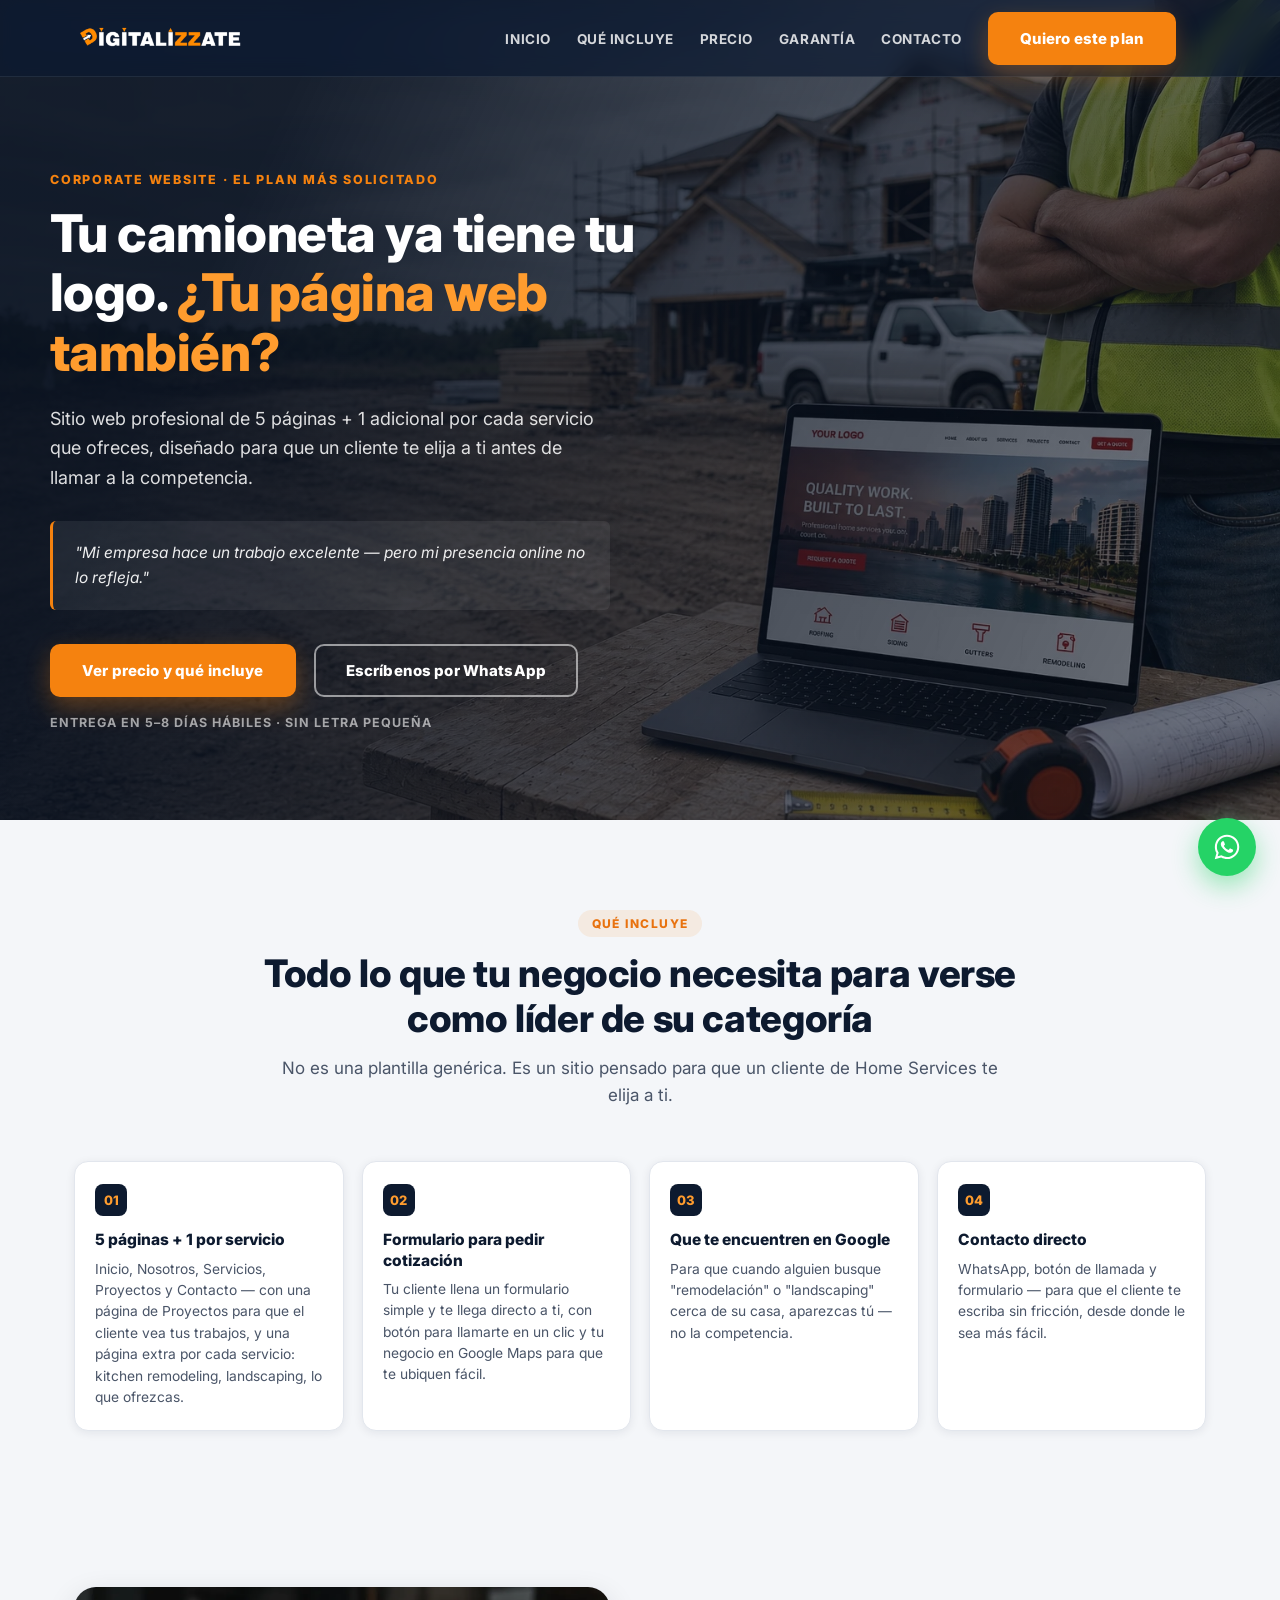
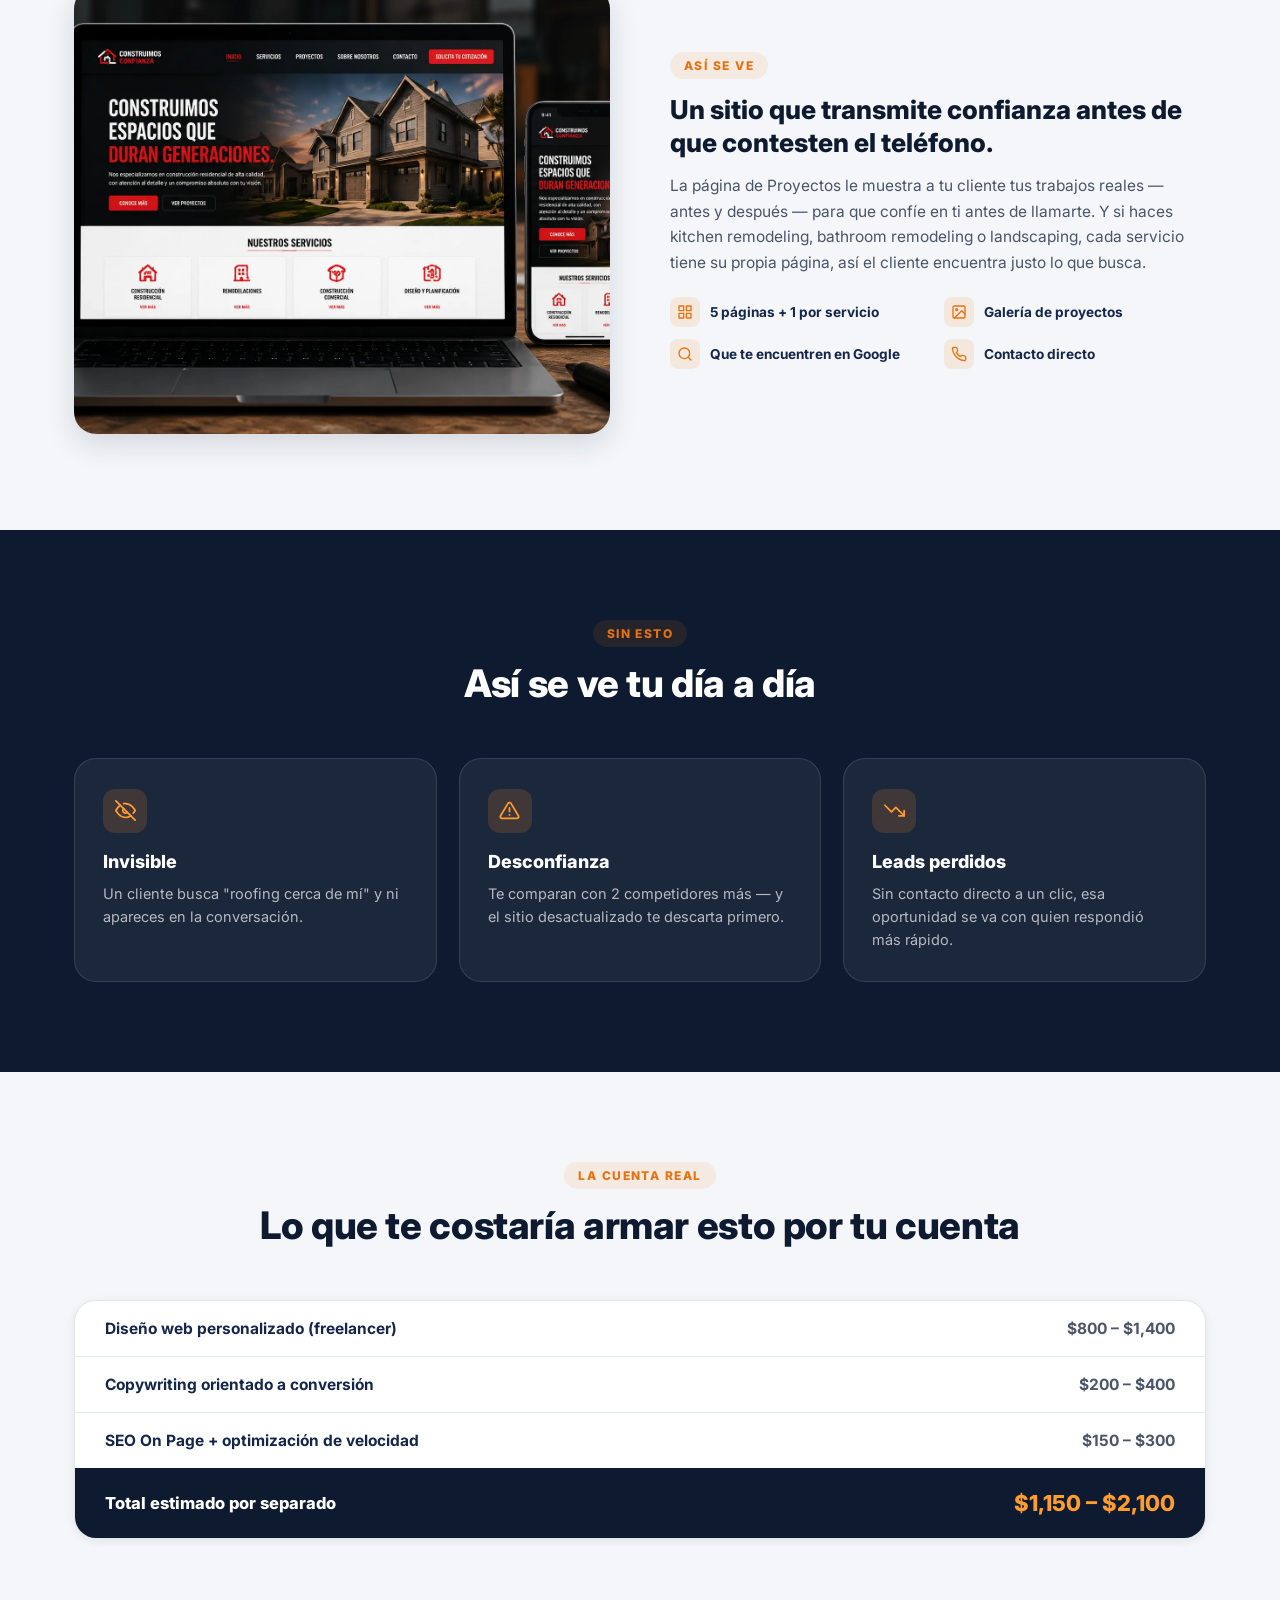
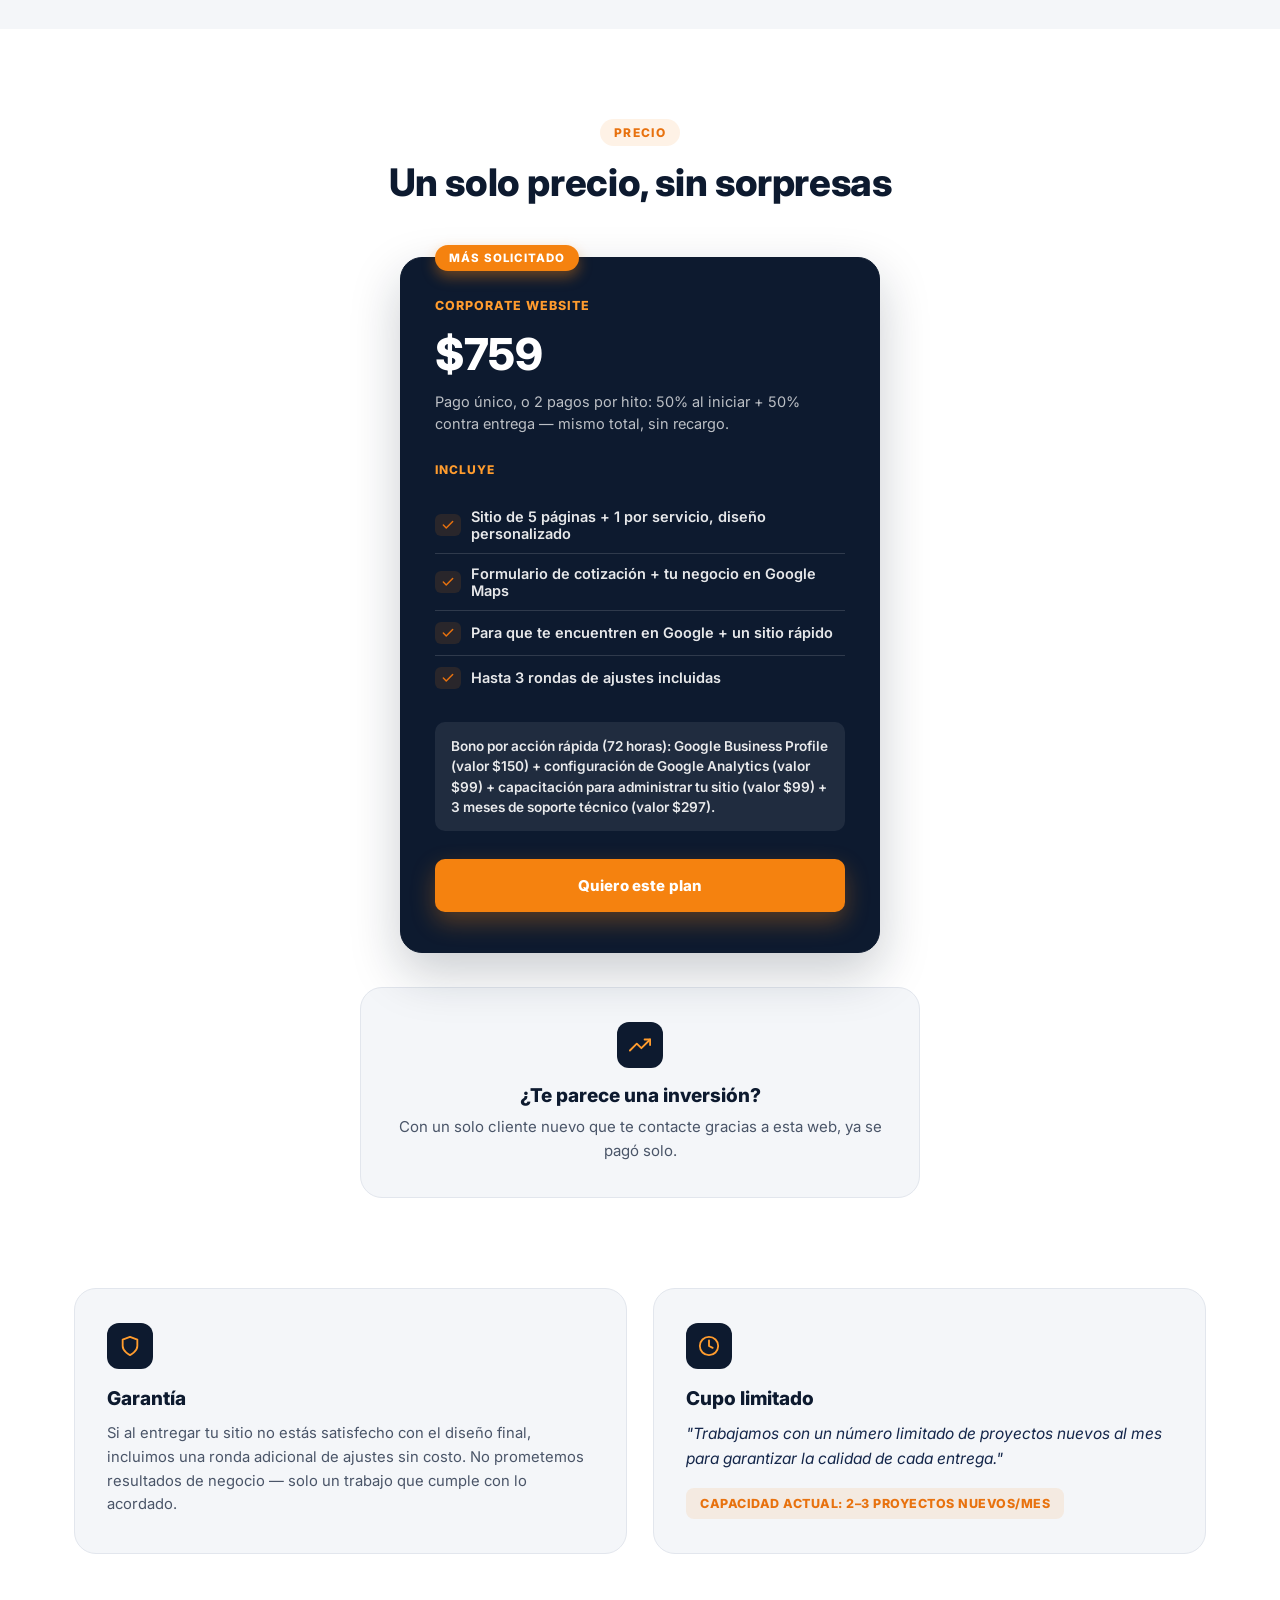
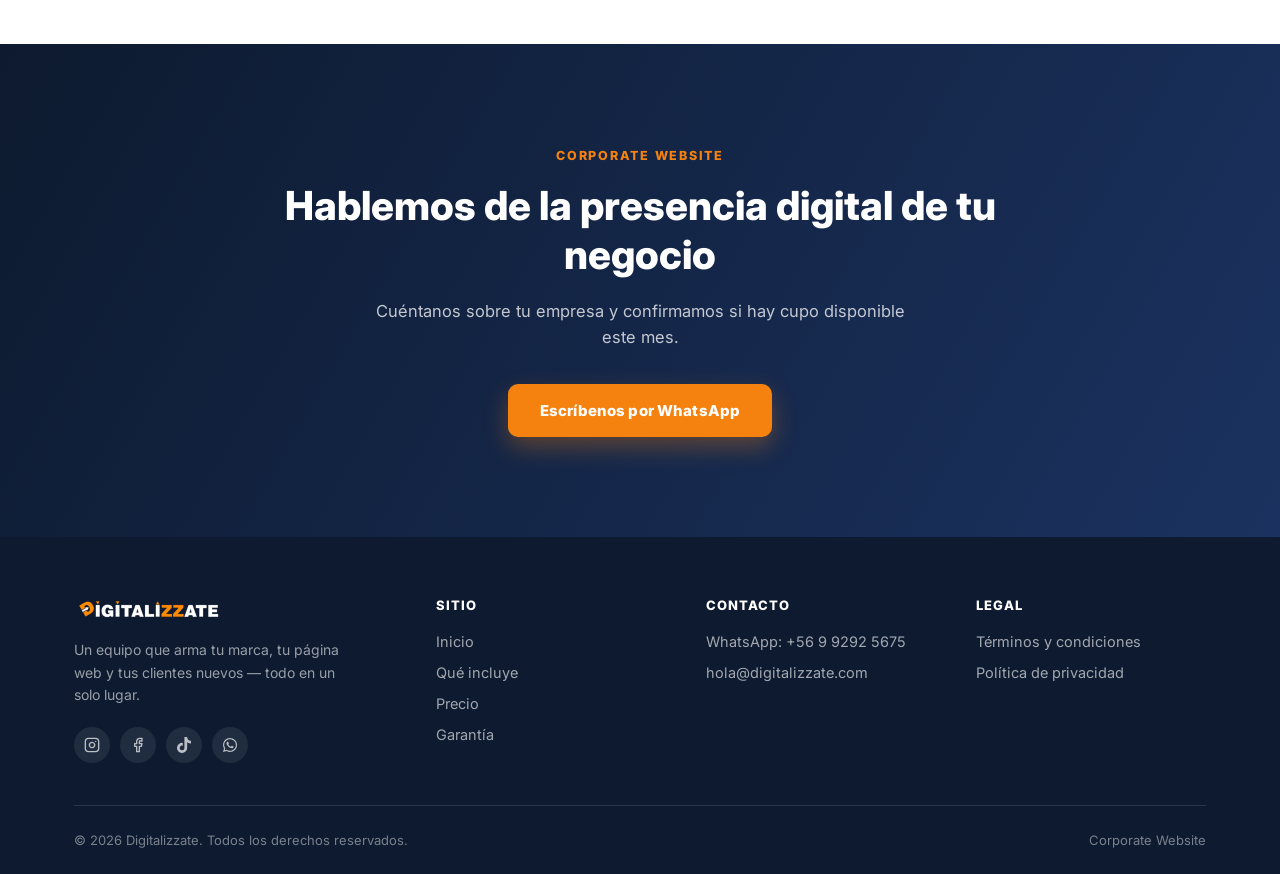
==== commit 5eb8bd6e: "Add ROI reframe callout after pricing on both offer pages New highlighted box right after the price " ====
--- a/corporate-website.html
+++ b/corporate-website.html
@@ -184,6 +184,12 @@
         <a href="https://api.whatsapp.com/send/?phone=56992925675&text=Hola%2C%20quiero%20contratar%20el%20Corporate%20Website%20(%24759)&type=phone_number&app_absent=0" class="btn btn-primary btn-block" target="_blank" rel="noopener">Quiero este plan</a>
       </div>
     </div>
+
+    <div class="reframe-box">
+      <span class="reframe-icon"><svg viewBox="0 0 24 24" fill="none" stroke="currentColor" stroke-width="2" stroke-linecap="round" stroke-linejoin="round"><polyline points="23 6 13.5 15.5 8.5 10.5 1 18"/><polyline points="17 6 23 6 23 12"/></svg></span>
+      <p class="reframe-q">¿Te parece una inversión?</p>
+      <p class="reframe-a">Con un solo cliente nuevo que te contacte gracias a esta web, ya se pagó solo.</p>
+    </div>
   </div>
 </section>
 
--- a/assets/css/styles.css
+++ b/assets/css/styles.css
@@ -756,6 +756,32 @@
   font-weight: 600;
 }
 .price-banner strong { color: var(--orange-600); }
+
+.reframe-box {
+  margin: 34px auto 0;
+  max-width: 560px;
+  text-align: center;
+  padding: 34px 32px;
+  border-radius: var(--radius-lg);
+  background: var(--paper-soft);
+  border: 1px solid var(--border);
+}
+
+.reframe-icon {
+  display: inline-flex;
+  align-items: center;
+  justify-content: center;
+  width: 46px;
+  height: 46px;
+  border-radius: 12px;
+  background: var(--navy-900);
+  color: var(--orange-400);
+  margin-bottom: 16px;
+}
+.reframe-icon svg { width: 22px; height: 22px; }
+
+.reframe-q { font-size: 19px; font-weight: 800; color: var(--navy-900); }
+.reframe-a { margin-top: 8px; font-size: 15px; line-height: 1.6; color: var(--ink-soft); }
 
 /* ---------------- Guarantee + scarcity ---------------- */
 .trust { padding: 0 0 90px; background: #fff; }
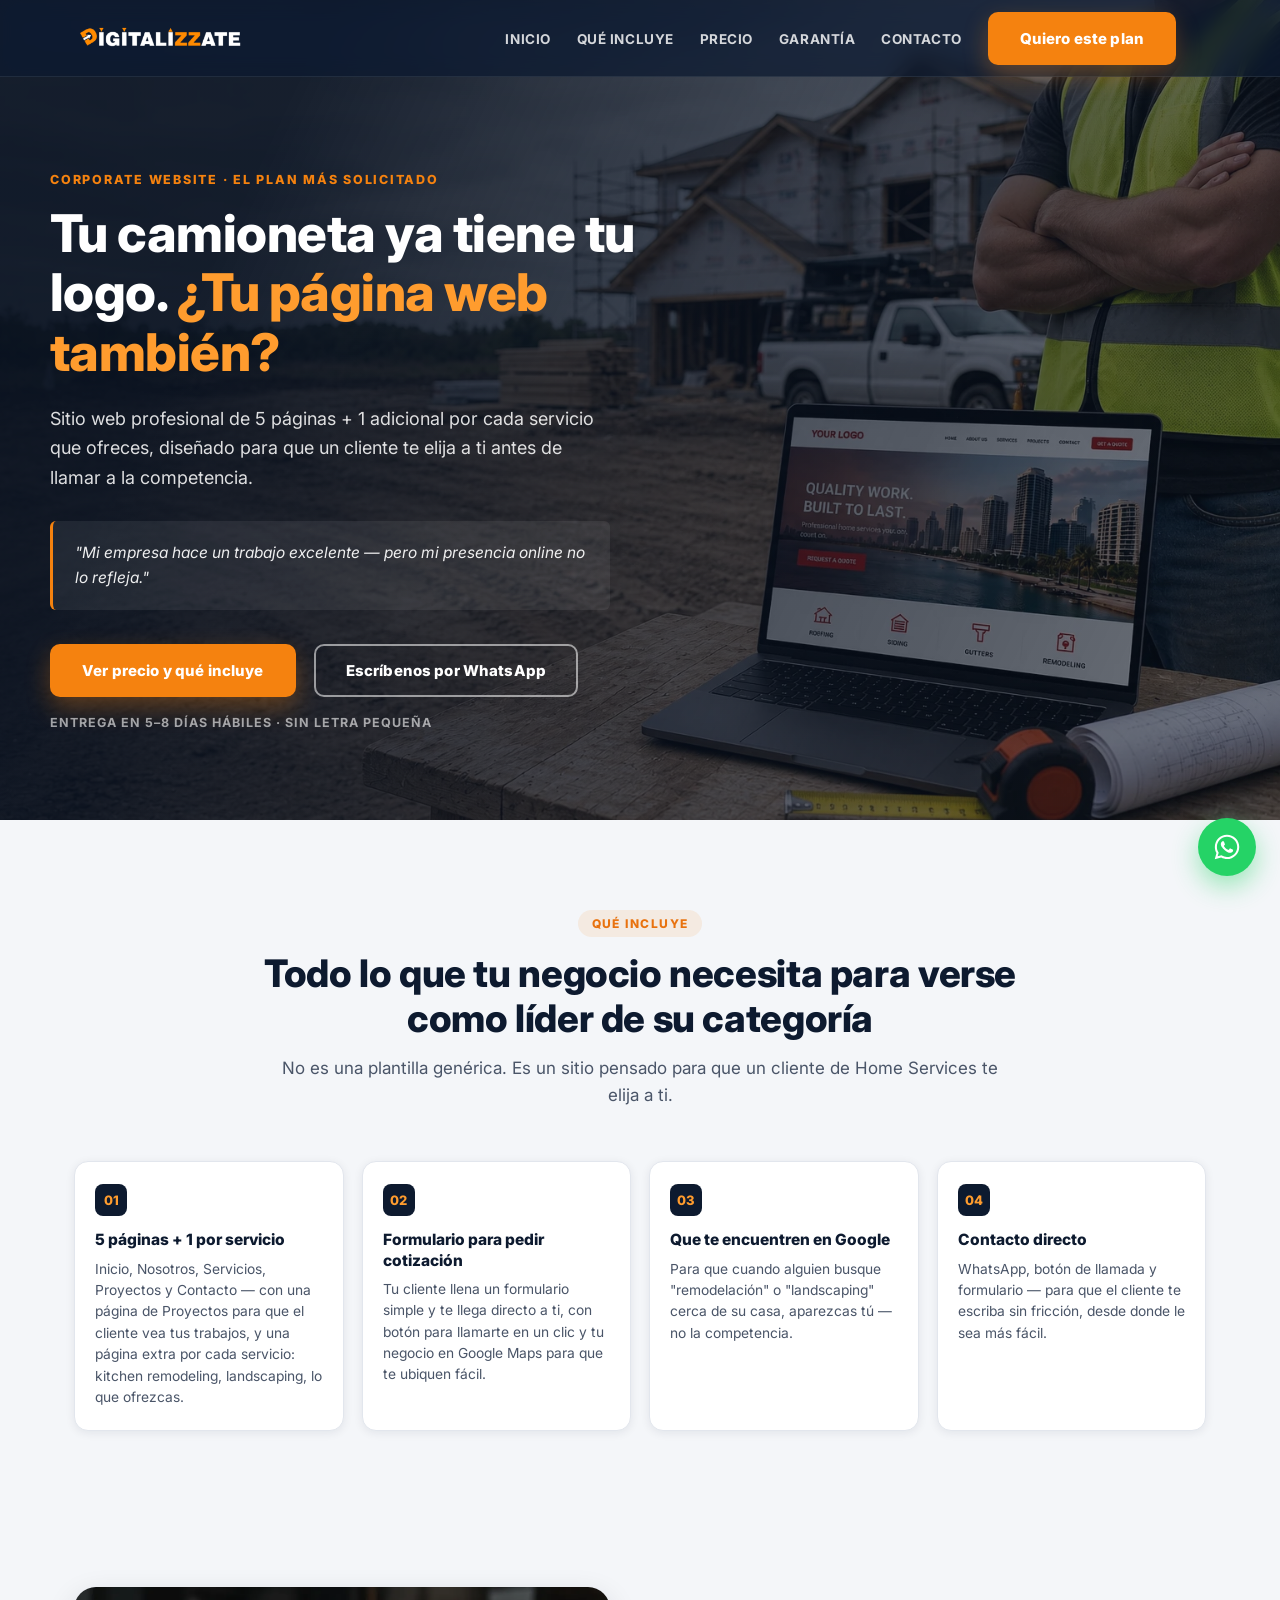
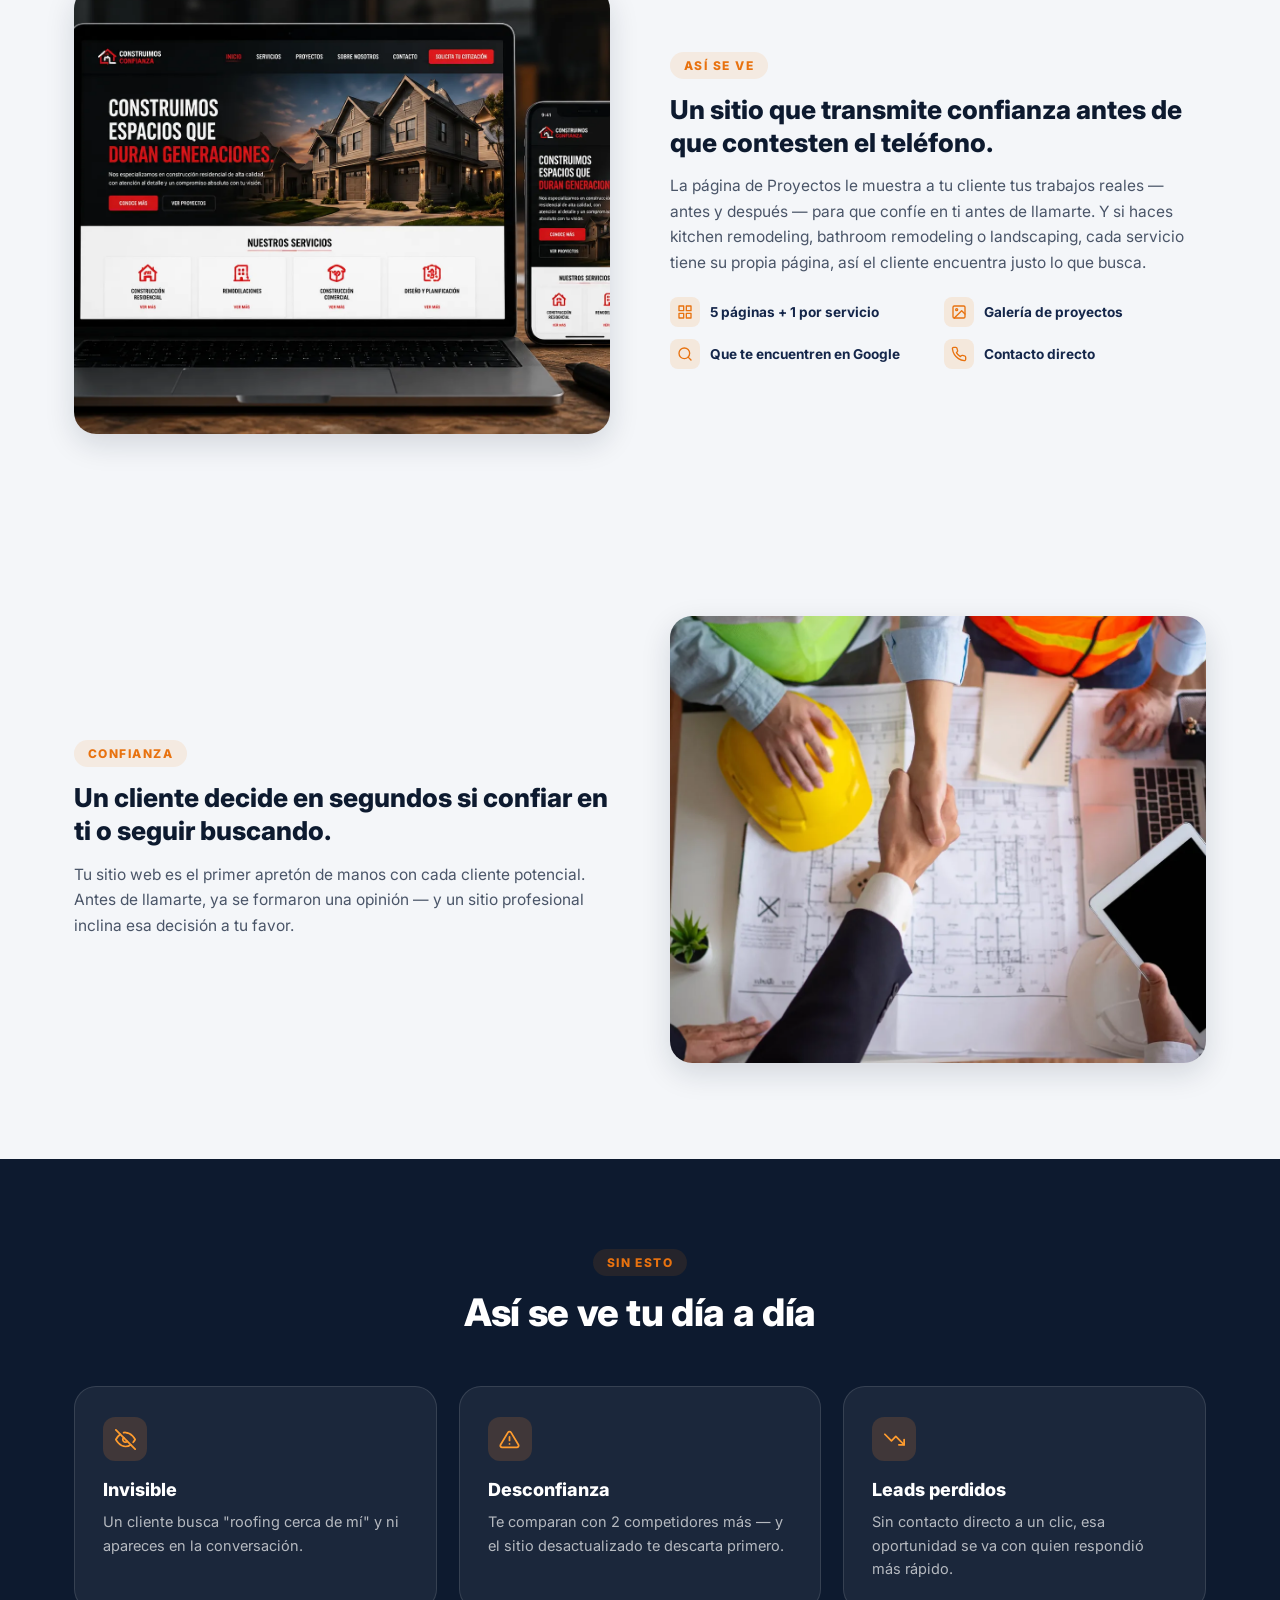
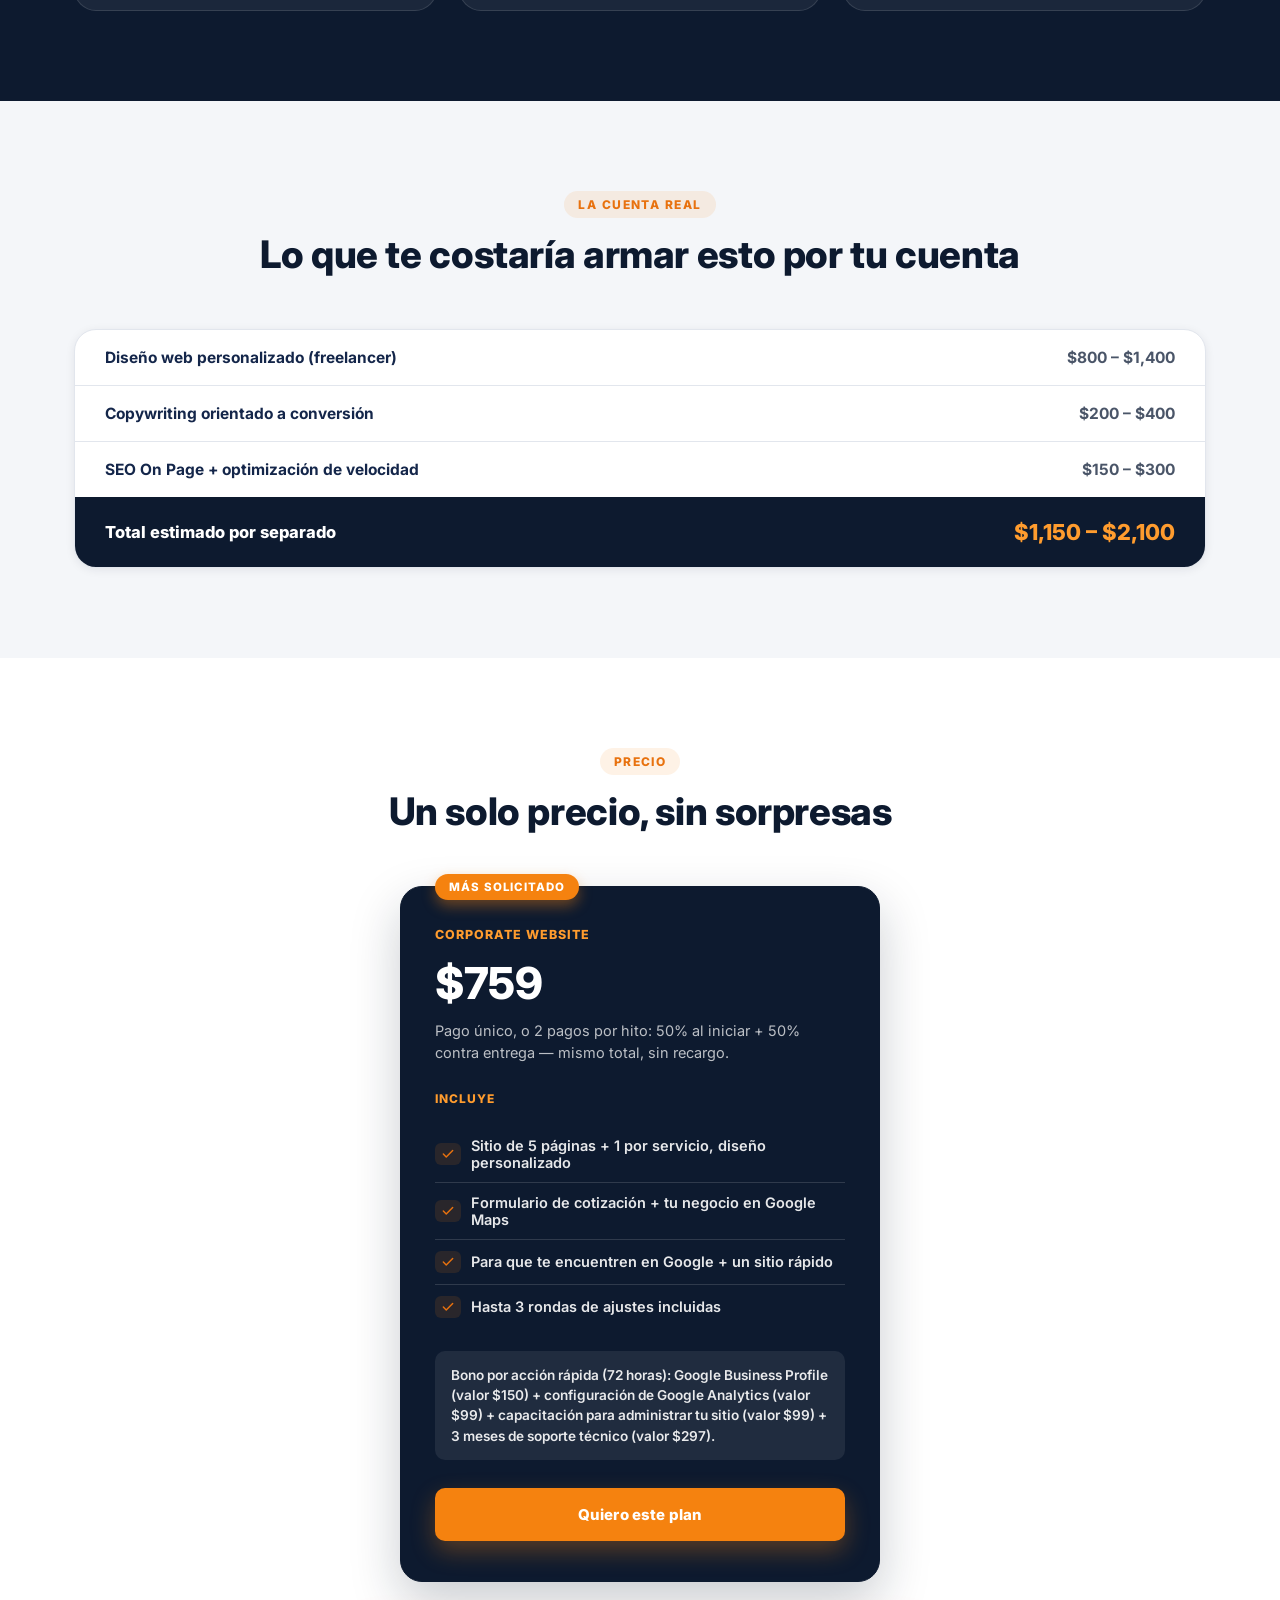
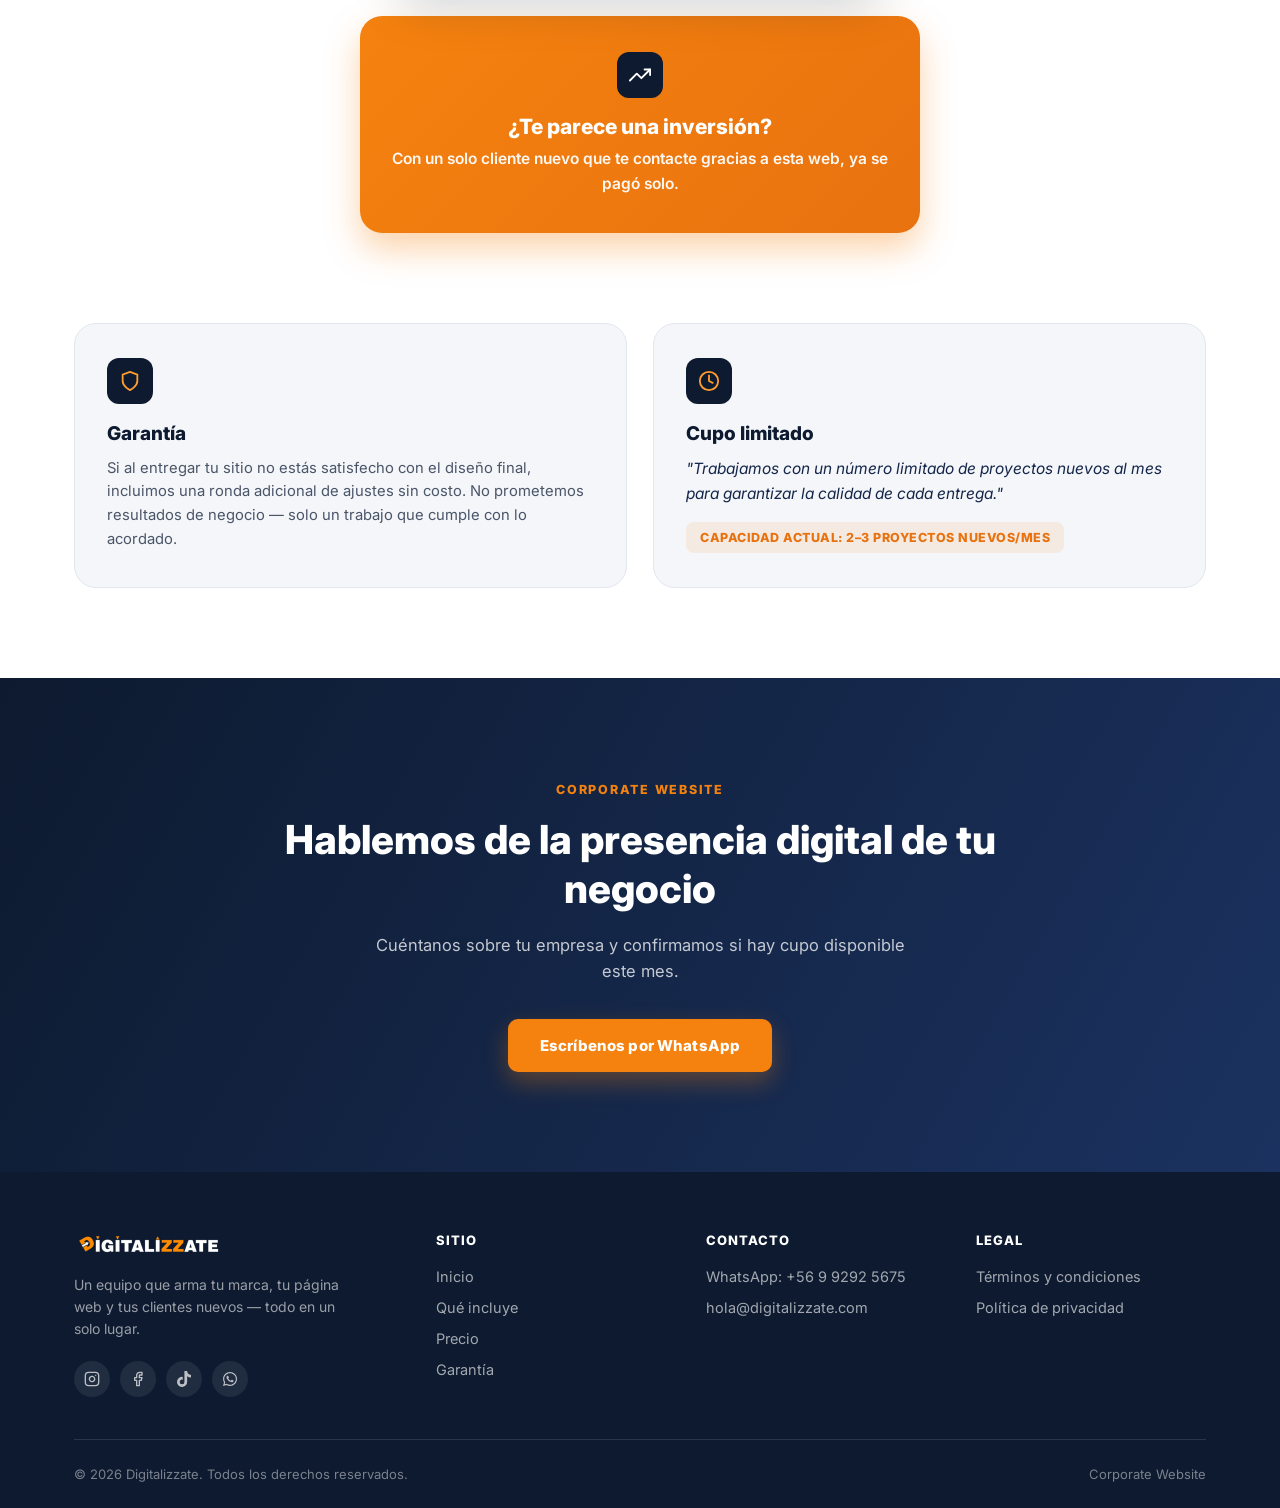
==== commit 127aab4a: "Add real construction/trade photos across all three pages - Growth Partner Program hero: concrete po" ====
--- a/corporate-website.html
+++ b/corporate-website.html
@@ -112,6 +112,20 @@
   </div>
 </section>
 
+<!-- ================= CONFIANZA ================= -->
+<section class="features features-single">
+  <div class="container">
+    <div class="feature-row reverse">
+      <div class="feature-media"><img src="assets/img/handshake-deal.webp" alt="Cliente y contratista cerrando un trato sobre planos de construcción"></div>
+      <div class="feature-copy">
+        <span class="section-tag">Confianza</span>
+        <h3>Un cliente decide en segundos si confiar en ti o seguir buscando.</h3>
+        <p>Tu sitio web es el primer apretón de manos con cada cliente potencial. Antes de llamarte, ya se formaron una opinión — y un sitio profesional inclina esa decisión a tu favor.</p>
+      </div>
+    </div>
+  </div>
+</section>
+
 <!-- ================= DOLORES ================= -->
 <section class="pains">
   <div class="container">
--- a/assets/css/styles.css
+++ b/assets/css/styles.css
@@ -197,6 +197,9 @@
 }
 .nav-links a:hover { color: #fff; }
 
+.nav-links-full { gap: 18px; }
+.nav-links-full a { font-size: 12px; letter-spacing: 0.02em; white-space: nowrap; }
+
 .header-actions {
   display: flex;
   align-items: center;
@@ -224,11 +227,15 @@
   position: relative;
   padding: 168px 0 90px;
   color: #fff;
-  background: linear-gradient(115deg, rgba(9, 18, 33, 0.94) 20%, rgba(9, 18, 33, 0.72) 55%, rgba(9, 18, 33, 0.5) 100%), url('../img/hero.webp') center/cover no-repeat;
+  background: linear-gradient(115deg, rgba(9, 18, 33, 0.94) 20%, rgba(9, 18, 33, 0.72) 55%, rgba(9, 18, 33, 0.5) 100%), url('../img/site-concrete-pour.webp') center/cover no-repeat;
 }
 
 .hero-corporate {
   background: linear-gradient(115deg, rgba(9, 18, 33, 0.94) 20%, rgba(9, 18, 33, 0.72) 55%, rgba(9, 18, 33, 0.5) 100%), url('../img/hero-corporate-website.webp') center/cover no-repeat;
+}
+
+.hero-home {
+  background: linear-gradient(115deg, rgba(9, 18, 33, 0.94) 20%, rgba(9, 18, 33, 0.72) 55%, rgba(9, 18, 33, 0.5) 100%), url('../img/hero-home.webp') center/cover no-repeat;
 }
 
 .hero-container {
@@ -761,10 +768,10 @@
   margin: 34px auto 0;
   max-width: 560px;
   text-align: center;
-  padding: 34px 32px;
+  padding: 36px 32px;
   border-radius: var(--radius-lg);
-  background: var(--paper-soft);
-  border: 1px solid var(--border);
+  background: linear-gradient(135deg, var(--orange-500), var(--orange-600));
+  box-shadow: 0 16px 34px rgba(245, 130, 15, 0.35);
 }
 
 .reframe-icon {
@@ -775,13 +782,13 @@
   height: 46px;
   border-radius: 12px;
   background: var(--navy-900);
-  color: var(--orange-400);
+  color: #fff;
   margin-bottom: 16px;
 }
 .reframe-icon svg { width: 22px; height: 22px; }
 
-.reframe-q { font-size: 19px; font-weight: 800; color: var(--navy-900); }
-.reframe-a { margin-top: 8px; font-size: 15px; line-height: 1.6; color: var(--ink-soft); }
+.reframe-q { font-size: 21px; font-weight: 800; color: #fff; }
+.reframe-a { margin-top: 8px; font-size: 15.5px; line-height: 1.6; color: rgba(255, 255, 255, 0.95); font-weight: 600; }
 
 /* ---------------- Guarantee + scarcity ---------------- */
 .trust { padding: 0 0 90px; background: #fff; }
@@ -952,6 +959,206 @@
   70% { box-shadow: 0 0 0 14px rgba(37, 211, 102, 0), 0 10px 26px rgba(37,211,102,0.4); }
   100% { box-shadow: 0 0 0 0 rgba(37, 211, 102, 0), 0 10px 26px rgba(37,211,102,0.4); }
 }
+
+/* ---------------- Sector strip (home hero) ---------------- */
+.sector-strip-wrap {
+  position: relative;
+  z-index: 2;
+  margin-top: 46px;
+  padding: 18px 0;
+  border-top: 1px solid rgba(255, 255, 255, 0.14);
+}
+.sector-strip { display: flex; flex-wrap: wrap; gap: 20px 30px; }
+.sector-item {
+  display: inline-flex;
+  align-items: center;
+  gap: 8px;
+  font-size: 12.5px;
+  font-weight: 700;
+  letter-spacing: 0.04em;
+  text-transform: uppercase;
+  color: rgba(255, 255, 255, 0.75);
+  white-space: nowrap;
+}
+.sector-icon { display: inline-flex; color: var(--orange-400); }
+.sector-icon svg { width: 16px; height: 16px; }
+
+/* ---------------- Proyectos reales (galería) ---------------- */
+.gallery { padding: 40px 0 0; background: #fff; }
+.gallery-grid { display: grid; grid-template-columns: repeat(2, 1fr); gap: 22px; }
+.gallery-item {
+  position: relative;
+  margin: 0;
+  border-radius: var(--radius-lg);
+  overflow: hidden;
+  box-shadow: var(--shadow-md);
+}
+.gallery-item img {
+  display: block;
+  width: 100%;
+  height: 280px;
+  object-fit: cover;
+}
+.gallery-item figcaption {
+  position: absolute;
+  left: 0;
+  right: 0;
+  bottom: 0;
+  padding: 16px 20px;
+  background: linear-gradient(0deg, rgba(9, 18, 33, 0.82), rgba(9, 18, 33, 0));
+  color: #fff;
+  font-weight: 700;
+  font-size: 14px;
+}
+
+/* ---------------- La diferencia ---------------- */
+.diff { padding: 80px 0; background: #fff; }
+.diff-grid { display: grid; grid-template-columns: repeat(3, 1fr); gap: 26px; }
+.diff-icon {
+  display: inline-flex;
+  align-items: center;
+  justify-content: center;
+  width: 52px;
+  height: 52px;
+  border-radius: 14px;
+  background: rgba(245, 130, 15, 0.1);
+  color: var(--orange-600);
+  margin-bottom: 18px;
+}
+.diff-icon svg { width: 24px; height: 24px; }
+.diff-card h3 { font-size: 18px; font-weight: 800; color: var(--navy-900); }
+.diff-card p { margin-top: 10px; font-size: 14.5px; line-height: 1.6; color: var(--ink-soft); }
+
+/* ---------------- Frase de posicionamiento ---------------- */
+.positioning { padding: 35px 0; background: var(--paper-soft); text-align: center; }
+.positioning-quote {
+  font-size: clamp(22px, 3vw, 30px);
+  font-weight: 800;
+  color: var(--navy-900);
+  max-width: 820px;
+  margin: 0 auto;
+  line-height: 1.35;
+}
+.positioning-quote span { color: var(--orange-600); }
+
+/* ---------------- Pains grid modifier (4 cards) ---------------- */
+.pain-grid-4 { grid-template-columns: repeat(4, 1fr); }
+
+/* ---------------- Plans grid (home) ---------------- */
+.plans-grid {
+  display: grid;
+  grid-template-columns: repeat(4, 1fr);
+  gap: 20px;
+  margin-top: 46px;
+  align-items: stretch;
+}
+.plans-grid .price-card { padding: 32px 26px; text-align: center; }
+
+/* ---------------- Growth Partner flagship section ---------------- */
+.flagship { padding: 90px 0; background: var(--navy-900); color: #fff; }
+.flagship-head { max-width: 760px; margin: 0 auto; text-align: center; }
+.flagship-head .eyebrow { justify-content: center; }
+.flagship-head h2 {
+  margin-top: 16px;
+  font-size: clamp(26px, 3.4vw, 38px);
+  font-weight: 800;
+  line-height: 1.22;
+  color: #fff;
+}
+.flagship-head .identity-box { margin-left: auto; margin-right: auto; }
+.flagship-sub {
+  margin-top: 22px;
+  font-size: 16px;
+  line-height: 1.65;
+  color: rgba(255, 255, 255, 0.75);
+  max-width: 640px;
+  margin-left: auto;
+  margin-right: auto;
+}
+
+.flagship-includes {
+  margin: 46px auto 0;
+  max-width: 900px;
+  display: grid;
+  grid-template-columns: repeat(2, 1fr);
+  gap: 0 40px;
+}
+.flagship-includes li { border-top: none; padding: 10px 0; }
+
+.flagship-compare {
+  margin-top: 50px;
+  max-width: 900px;
+  margin-left: auto;
+  margin-right: auto;
+  display: grid;
+  grid-template-columns: repeat(2, 1fr);
+  gap: 20px;
+}
+.flagship-compare-col {
+  padding: 26px 24px;
+  border-radius: var(--radius-md);
+  background: rgba(255, 255, 255, 0.05);
+  border: 1px solid rgba(255, 255, 255, 0.12);
+}
+.flagship-compare-col p { margin-top: 12px; font-size: 14.5px; line-height: 1.6; color: rgba(255, 255, 255, 0.75); }
+.flagship-compare-col.before .compare-label { background: rgba(214, 69, 69, 0.18); color: #ff8f8f; }
+.flagship-compare-col.after .compare-label { background: rgba(30, 142, 90, 0.22); color: #6de3a8; }
+
+.flagship-price { margin-top: 50px; text-align: center; }
+.flagship-price-main { display: flex; align-items: baseline; justify-content: center; gap: 12px; flex-wrap: wrap; }
+.flagship-price-main .price-amount { margin-top: 0; }
+.flagship-price-note { font-size: 15px; font-weight: 700; color: rgba(255, 255, 255, 0.7); }
+.flagship-price-alt { margin-top: 8px; font-size: 14.5px; color: rgba(255, 255, 255, 0.6); }
+.flagship-price .price-bonus { margin: 20px auto 0; max-width: 640px; color: rgba(255, 255, 255, 0.85); }
+
+.flagship-note {
+  margin-top: 14px;
+  font-size: 14px;
+  line-height: 1.6;
+  color: rgba(255, 255, 255, 0.65);
+  max-width: 760px;
+  margin-left: auto;
+  margin-right: auto;
+  text-align: center;
+}
+.flagship-note strong { color: #fff; }
+
+.flagship-cta { margin-top: 36px; text-align: center; }
+
+/* ---------------- ¿Es para ti? ---------------- */
+.fit { padding: 90px 0; background: #fff; }
+.fit-grid { margin-top: 46px; display: grid; grid-template-columns: repeat(2, 1fr); gap: 26px; }
+.fit-card { padding: 34px 32px; border-radius: var(--radius-lg); border: 1px solid var(--border); }
+.fit-card.yes { background: rgba(30, 142, 90, 0.06); border-color: rgba(30, 142, 90, 0.25); }
+.fit-card.no { background: rgba(214, 69, 69, 0.05); border-color: rgba(214, 69, 69, 0.2); }
+.fit-label { display: inline-block; font-size: 12.5px; font-weight: 800; letter-spacing: 0.06em; text-transform: uppercase; margin-bottom: 18px; }
+.fit-card.yes .fit-label { color: #1e8e5a; }
+.fit-card.no .fit-label { color: #d64545; }
+.fit-card .compare-list li { color: var(--ink-soft); margin-top: 14px; }
+.fit-card.yes .compare-list li svg { color: #1e8e5a; }
+.fit-card.no .compare-list li svg { color: #d64545; }
+
+/* ---------------- FAQ ---------------- */
+.faq { padding: 90px 0; background: var(--paper-soft); }
+.faq-list { max-width: 820px; margin: 46px auto 0; display: flex; flex-direction: column; gap: 14px; }
+.faq-item { background: #fff; border: 1px solid var(--border); border-radius: var(--radius-md); padding: 6px 24px; }
+.faq-item summary {
+  list-style: none;
+  cursor: pointer;
+  padding: 18px 0;
+  font-weight: 700;
+  font-size: 15.5px;
+  color: var(--navy-900);
+  display: flex;
+  align-items: center;
+  justify-content: space-between;
+  gap: 16px;
+}
+.faq-item summary::-webkit-details-marker { display: none; }
+.faq-chevron { flex-shrink: 0; color: var(--orange-600); transition: transform 0.2s ease; }
+.faq-chevron svg { width: 18px; height: 18px; }
+.faq-item[open] .faq-chevron { transform: rotate(180deg); }
+.faq-item p { padding-bottom: 20px; margin-top: -6px; font-size: 14.5px; line-height: 1.6; color: var(--ink-soft); }
 
 /* ---------------- Responsive ---------------- */
 @media (max-width: 980px) {
@@ -965,10 +1172,17 @@
   .price-card.featured { transform: none; }
   .trust-grid { grid-template-columns: 1fr; }
   .pain-grid { grid-template-columns: 1fr; }
+  .pain-grid-4 { grid-template-columns: repeat(2, 1fr); }
+  .diff-grid { grid-template-columns: 1fr; }
+  .plans-grid { grid-template-columns: repeat(2, 1fr); }
+  .flagship-includes { grid-template-columns: 1fr; }
+  .flagship-compare { grid-template-columns: 1fr; }
+  .fit-grid { grid-template-columns: 1fr; }
   .footer-top { grid-template-columns: 1fr 1fr; }
 }
 
 @media (max-width: 760px) {
+  .pain-grid-4 { grid-template-columns: 1fr; }
   .nav-panel { display: none; }
   .nav-toggle { display: flex; }
   .header.nav-open .nav-panel {
@@ -989,8 +1203,11 @@
   .header.nav-open .nav-cta { margin-top: 10px; }
   .hero { padding: 140px 0 70px; }
   .summary-grid { grid-template-columns: 1fr; }
+  .plans-grid { grid-template-columns: 1fr; }
   .value-row { flex-direction: column; align-items: flex-start; gap: 4px; }
   .value-total { flex-direction: column; align-items: flex-start; gap: 6px; }
   .footer-top { grid-template-columns: 1fr; }
   .footer-bottom { flex-direction: column; align-items: flex-start; }
-}
+  .gallery-grid { grid-template-columns: 1fr; }
+  .gallery-item img { height: 220px; }
+}
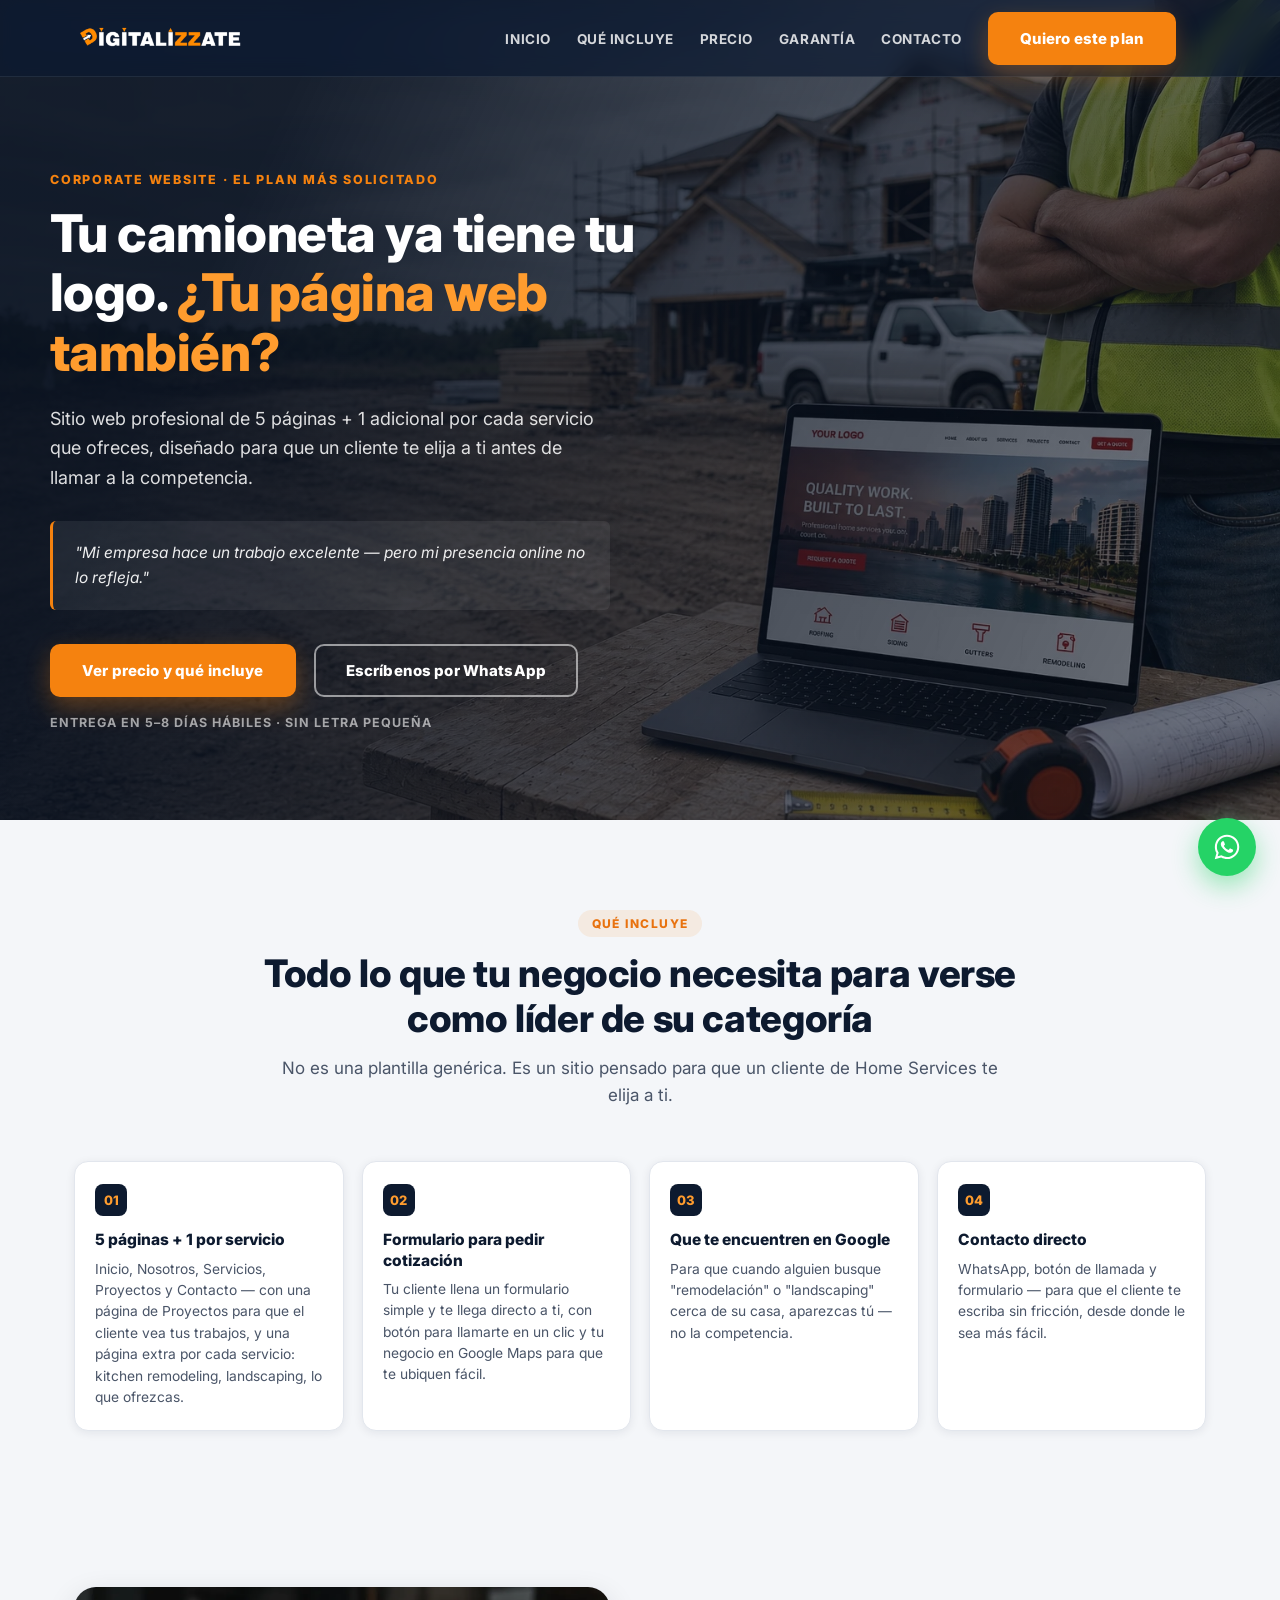
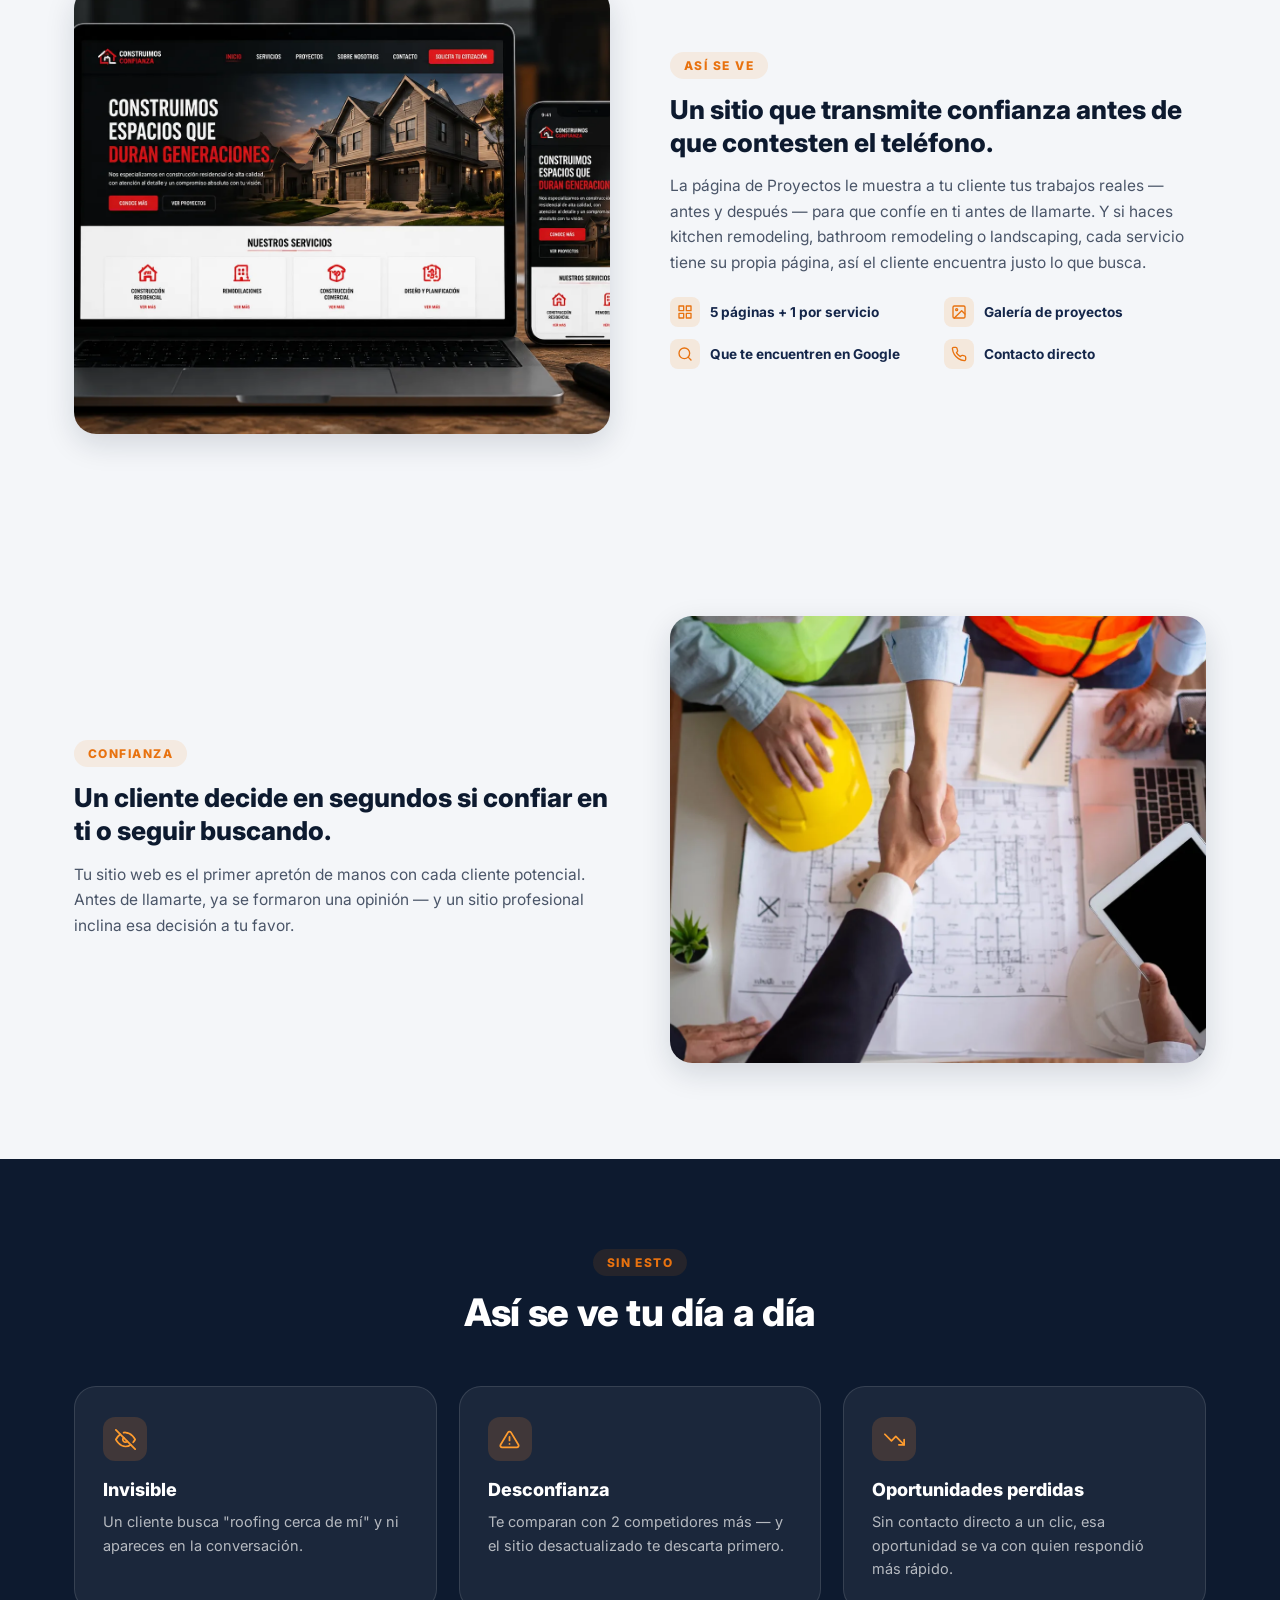
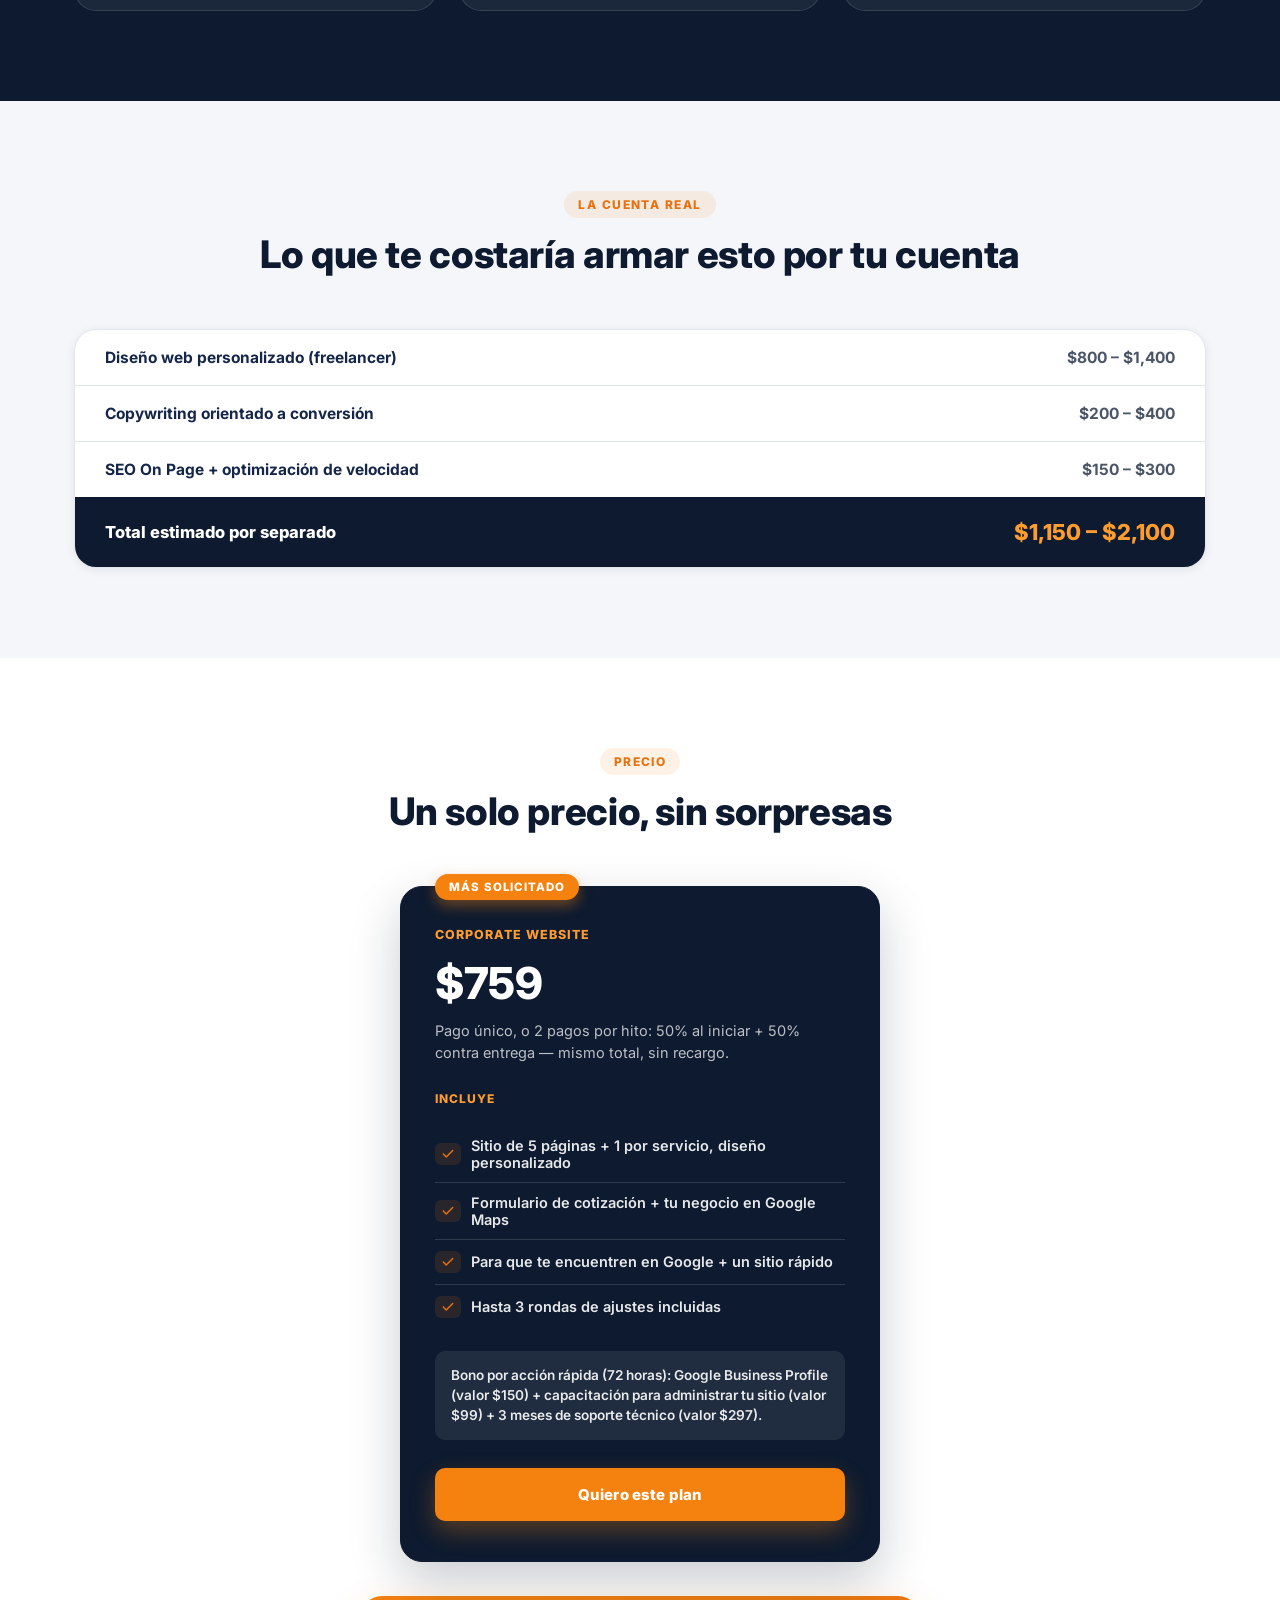
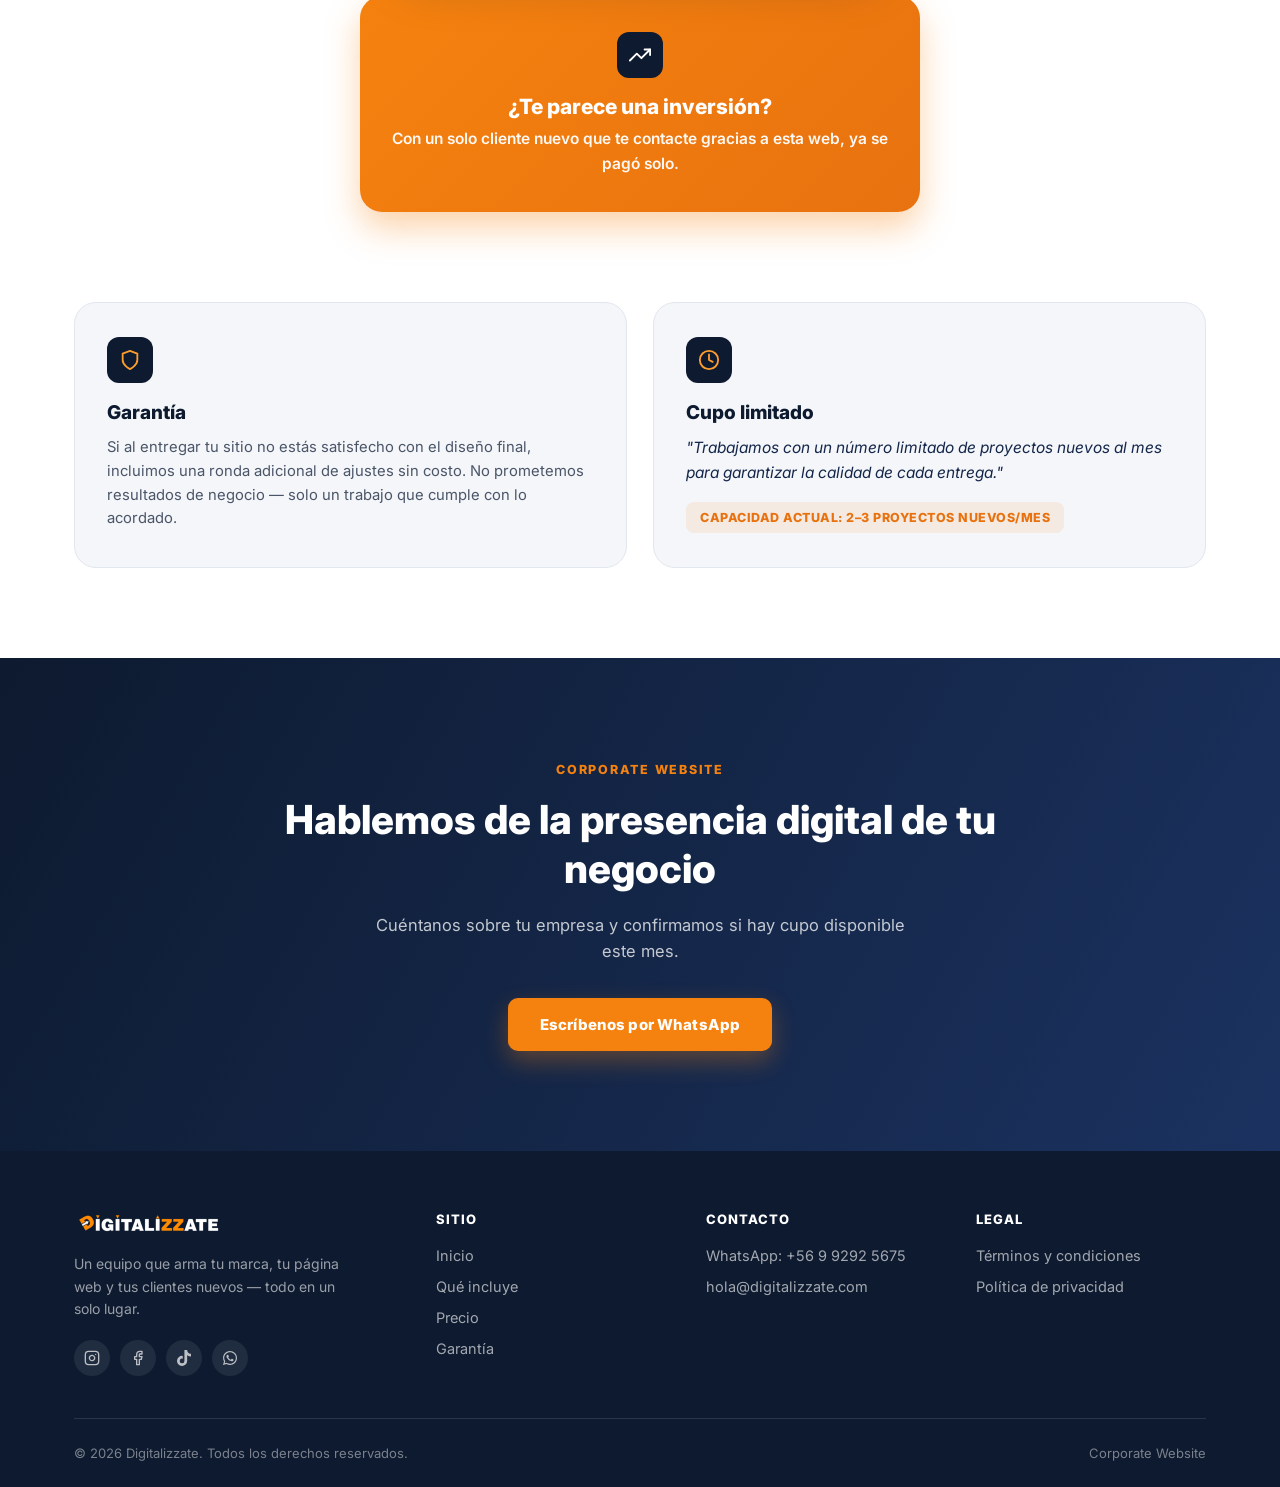
==== commit ee4d5bc6: "Clarify GPP as a 4-month program, refresh bonuses, fix header overlap Copy updates (per revised brie" ====
--- a/corporate-website.html
+++ b/corporate-website.html
@@ -147,7 +147,7 @@
       </div>
       <div class="pain-card">
         <span class="pain-icon"><svg viewBox="0 0 24 24" fill="none" stroke="currentColor" stroke-width="2" stroke-linecap="round" stroke-linejoin="round"><polyline points="23 18 13.5 8.5 8.5 13.5 1 6"/><polyline points="17 18 23 18 23 12"/></svg></span>
-        <h3>Leads perdidos</h3>
+        <h3>Oportunidades perdidas</h3>
         <p>Sin contacto directo a un clic, esa oportunidad se va con quien respondió más rápido.</p>
       </div>
     </div>
@@ -194,7 +194,7 @@
           <li><span class="count"><svg viewBox="0 0 24 24" width="14" height="14" fill="none" stroke="currentColor" stroke-width="2.5" stroke-linecap="round" stroke-linejoin="round"><polyline points="20 6 9 17 4 12"/></svg></span>Hasta 3 rondas de ajustes incluidas</li>
         </ul>
 
-        <div class="price-bonus">Bono por acción rápida (72 horas): Google Business Profile (valor $150) + configuración de Google Analytics (valor $99) + capacitación para administrar tu sitio (valor $99) + 3 meses de soporte técnico (valor $297).</div>
+        <div class="price-bonus">Bono por acción rápida (72 horas): Google Business Profile (valor $150) + capacitación para administrar tu sitio (valor $99) + 3 meses de soporte técnico (valor $297).</div>
         <a href="https://api.whatsapp.com/send/?phone=56992925675&text=Hola%2C%20quiero%20contratar%20el%20Corporate%20Website%20(%24759)&type=phone_number&app_absent=0" class="btn btn-primary btn-block" target="_blank" rel="noopener">Quiero este plan</a>
       </div>
     </div>
--- a/assets/css/styles.css
+++ b/assets/css/styles.css
@@ -197,8 +197,31 @@
 }
 .nav-links a:hover { color: #fff; }
 
-.nav-links-full { gap: 18px; }
+.nav-links-full { gap: 14px; }
 .nav-links-full a { font-size: 12px; letter-spacing: 0.02em; white-space: nowrap; }
+.nav-panel:has(.nav-links-full) { gap: 18px; }
+.nav-panel:has(.nav-links-full) .nav-cta { padding: 12px 18px; font-size: 13px; }
+
+@media (max-width: 1180px) {
+  .header:has(.nav-links-full) .nav-panel { display: none; }
+  .header:has(.nav-links-full) .nav-toggle { display: flex; }
+  .header.nav-open:has(.nav-links-full) .nav-panel {
+    display: flex;
+    position: absolute;
+    top: 76px;
+    left: 0;
+    right: 0;
+    flex-direction: column;
+    align-items: stretch;
+    gap: 4px;
+    background: var(--navy-900);
+    padding: 18px 24px 26px;
+    border-bottom: 1px solid rgba(255,255,255,0.1);
+  }
+  .header.nav-open:has(.nav-links-full) .nav-links { flex-direction: column; align-items: flex-start; gap: 4px; width: 100%; }
+  .header.nav-open:has(.nav-links-full) .nav-links a { padding: 12px 0; width: 100%; }
+  .header.nav-open:has(.nav-links-full) .nav-cta { margin-top: 10px; padding: 15px 30px; font-size: 15px; }
+}
 
 .header-actions {
   display: flex;
@@ -329,6 +352,18 @@
   margin-bottom: 14px;
 }
 
+.card-month {
+  display: inline-flex;
+  align-items: center;
+  margin-left: 8px;
+  margin-bottom: 14px;
+  font-size: 11px;
+  font-weight: 800;
+  letter-spacing: 0.04em;
+  text-transform: uppercase;
+  color: var(--orange-600);
+}
+
 .summary-card h3 {
   font-size: 15.5px;
   font-weight: 800;
@@ -510,6 +545,7 @@
 /* ---------------- Dolores ---------------- */
 .pains { padding: 90px 0; background: var(--navy-900); color: #fff; }
 .pains .section-title { color: #fff; }
+.pains .section-lead { color: #fff; }
 
 .pain-grid {
   margin-top: 50px;
@@ -960,32 +996,9 @@
   100% { box-shadow: 0 0 0 0 rgba(37, 211, 102, 0), 0 10px 26px rgba(37,211,102,0.4); }
 }
 
-/* ---------------- Sector strip (home hero) ---------------- */
-.sector-strip-wrap {
-  position: relative;
-  z-index: 2;
-  margin-top: 46px;
-  padding: 18px 0;
-  border-top: 1px solid rgba(255, 255, 255, 0.14);
-}
-.sector-strip { display: flex; flex-wrap: wrap; gap: 20px 30px; }
-.sector-item {
-  display: inline-flex;
-  align-items: center;
-  gap: 8px;
-  font-size: 12.5px;
-  font-weight: 700;
-  letter-spacing: 0.04em;
-  text-transform: uppercase;
-  color: rgba(255, 255, 255, 0.75);
-  white-space: nowrap;
-}
-.sector-icon { display: inline-flex; color: var(--orange-400); }
-.sector-icon svg { width: 16px; height: 16px; }
-
-/* ---------------- Proyectos reales (galería) ---------------- */
-.gallery { padding: 40px 0 0; background: #fff; }
-.gallery-grid { display: grid; grid-template-columns: repeat(2, 1fr); gap: 22px; }
+/* ---------------- Trabajamos con negocios como (galería) ---------------- */
+.gallery { padding: 80px 0 40px; background: #fff; }
+.gallery-grid { display: grid; grid-template-columns: repeat(4, 1fr); gap: 20px; }
 .gallery-item {
   position: relative;
   margin: 0;
@@ -996,7 +1009,7 @@
 .gallery-item img {
   display: block;
   width: 100%;
-  height: 280px;
+  height: 190px;
   object-fit: cover;
 }
 .gallery-item figcaption {
@@ -1012,7 +1025,7 @@
 }
 
 /* ---------------- La diferencia ---------------- */
-.diff { padding: 80px 0; background: #fff; }
+.diff { padding: 40px 0 80px; background: #fff; }
 .diff-grid { display: grid; grid-template-columns: repeat(3, 1fr); gap: 26px; }
 .diff-icon {
   display: inline-flex;
@@ -1030,7 +1043,7 @@
 .diff-card p { margin-top: 10px; font-size: 14.5px; line-height: 1.6; color: var(--ink-soft); }
 
 /* ---------------- Frase de posicionamiento ---------------- */
-.positioning { padding: 35px 0; background: var(--paper-soft); text-align: center; }
+.positioning { padding: 35px 0; background: var(--paper); text-align: center; }
 .positioning-quote {
   font-size: clamp(22px, 3vw, 30px);
   font-weight: 800;
@@ -1110,6 +1123,21 @@
 .flagship-price-note { font-size: 15px; font-weight: 700; color: rgba(255, 255, 255, 0.7); }
 .flagship-price-alt { margin-top: 8px; font-size: 14.5px; color: rgba(255, 255, 255, 0.6); }
 .flagship-price .price-bonus { margin: 20px auto 0; max-width: 640px; color: rgba(255, 255, 255, 0.85); }
+
+.flagship-price-card {
+  position: relative;
+  max-width: 480px;
+  margin-left: auto;
+  margin-right: auto;
+  background: #fff;
+  border-radius: var(--radius-lg);
+  padding: 40px 36px;
+  box-shadow: 0 24px 50px rgba(0, 0, 0, 0.35);
+}
+.flagship-price-card .price-amount { color: var(--navy-900); }
+.flagship-price-card .flagship-price-note { color: var(--ink-soft); }
+.flagship-price-card .flagship-price-alt { color: var(--ink-soft); }
+.flagship-price-card .price-bonus { background: rgba(245, 130, 15, 0.1); color: var(--navy-800); }
 
 .flagship-note {
   margin-top: 14px;
@@ -1139,7 +1167,7 @@
 .fit-card.no .compare-list li svg { color: #d64545; }
 
 /* ---------------- FAQ ---------------- */
-.faq { padding: 90px 0; background: var(--paper-soft); }
+.faq { padding: 45px 0 90px; background: var(--paper-soft); }
 .faq-list { max-width: 820px; margin: 46px auto 0; display: flex; flex-direction: column; gap: 14px; }
 .faq-item { background: #fff; border: 1px solid var(--border); border-radius: var(--radius-md); padding: 6px 24px; }
 .faq-item summary {
@@ -1179,6 +1207,7 @@
   .flagship-compare { grid-template-columns: 1fr; }
   .fit-grid { grid-template-columns: 1fr; }
   .footer-top { grid-template-columns: 1fr 1fr; }
+  .gallery-grid { grid-template-columns: repeat(2, 1fr); }
 }
 
 @media (max-width: 760px) {
@@ -1208,6 +1237,7 @@
   .value-total { flex-direction: column; align-items: flex-start; gap: 6px; }
   .footer-top { grid-template-columns: 1fr; }
   .footer-bottom { flex-direction: column; align-items: flex-start; }
-  .gallery-grid { grid-template-columns: 1fr; }
-  .gallery-item img { height: 220px; }
-}
+  .gallery-grid { grid-template-columns: repeat(2, 1fr); gap: 12px; }
+  .gallery-item img { height: 130px; }
+  .gallery-item figcaption { padding: 10px 12px; font-size: 12px; }
+}
